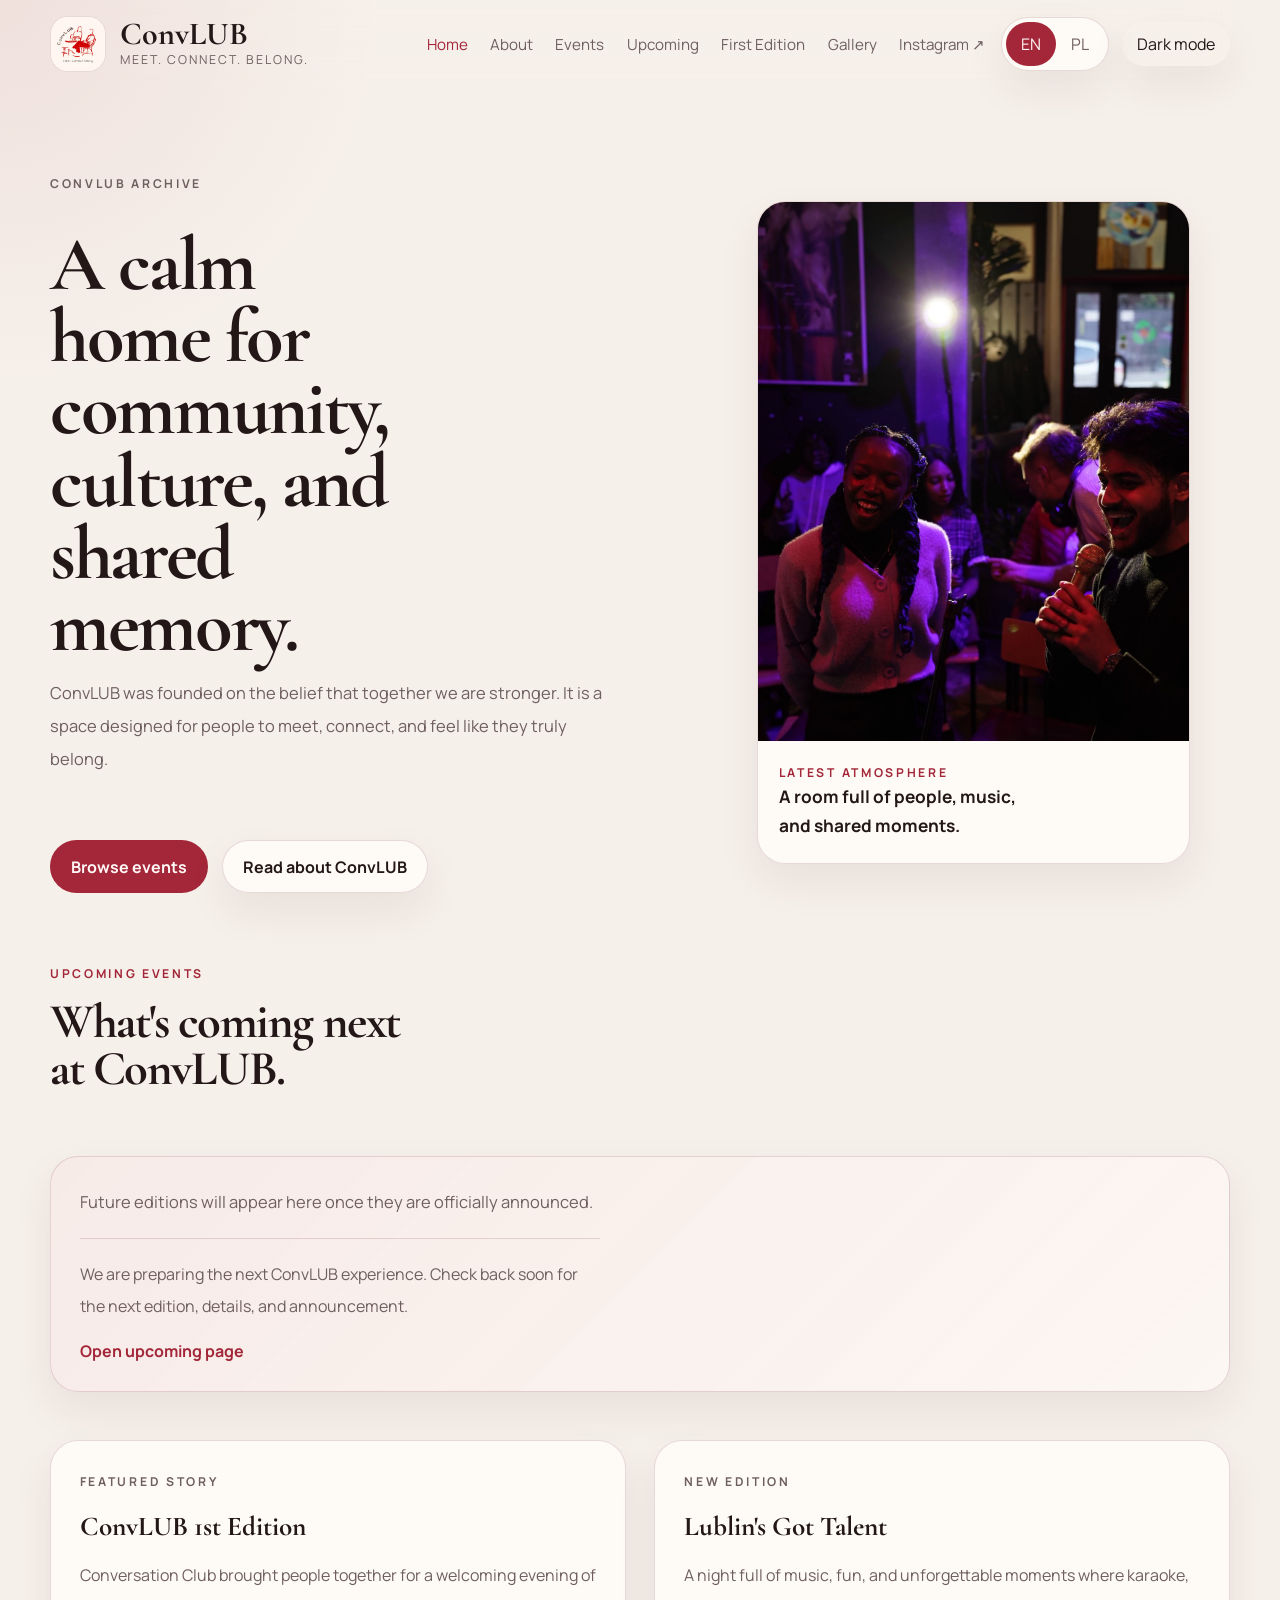
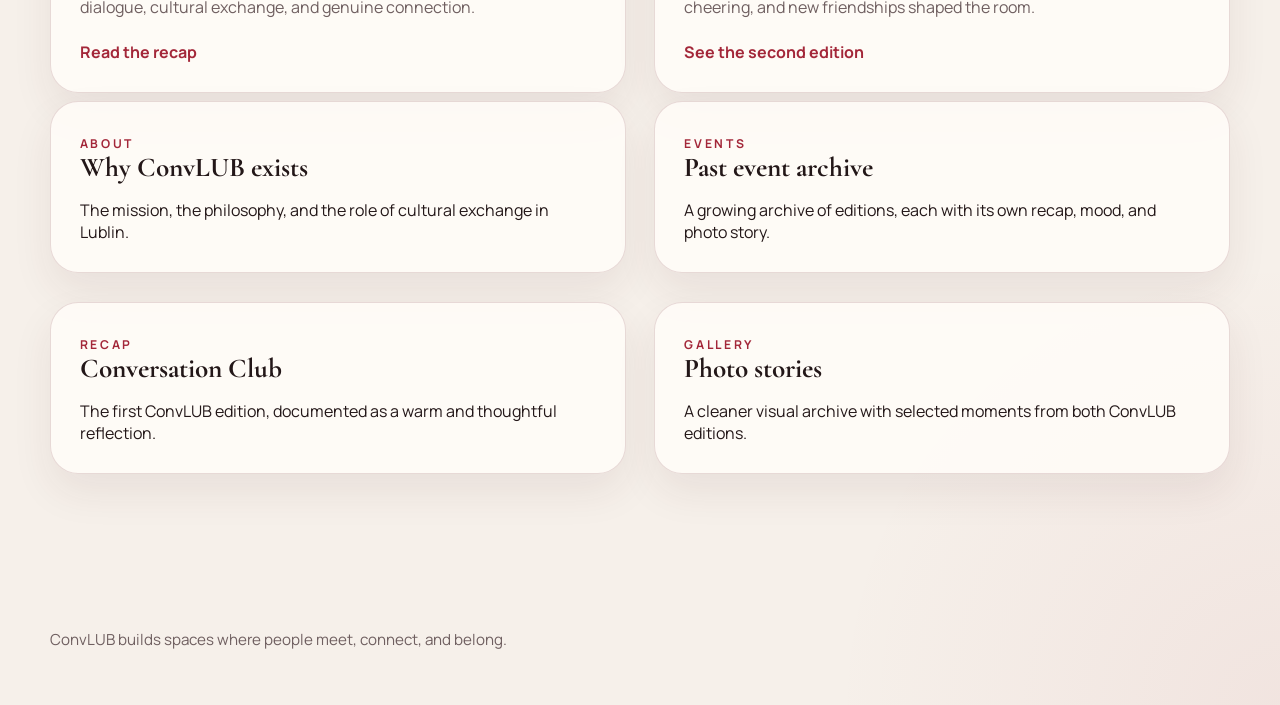
==== index.html @ 674641a1 "Add files via upload" ====
<!DOCTYPE html>
<html lang="en">
<head>
  <meta charset="UTF-8">
  <meta name="viewport" content="width=device-width, initial-scale=1.0">
  <title>ConvLUB | Meet. Connect. Belong.</title>
  <meta name="description" content="ConvLUB is a cultural community in Lublin creating events that help people meet, connect, and belong.">
  <link rel="preconnect" href="https://fonts.googleapis.com">
  <link rel="preconnect" href="https://fonts.gstatic.com" crossorigin>
  <link href="https://fonts.googleapis.com/css2?family=Cormorant+Garamond:wght@500;600;700&family=Manrope:wght@400;500;600;700&display=swap" rel="stylesheet">
  <link rel="stylesheet" href="styles.css">
</head>
<body data-page="home">
  <div class="site-shell">
    <header class="site-header">
      <a class="brand" href="index.html" aria-label="ConvLUB home">
        <img src="images/convlub-logo.jpeg" alt="ConvLUB logo">
        <div class="brand-copy">
          <strong>ConvLUB</strong>
          <span data-i18n="tagline">Meet. Connect. Belong.</span>
        </div>
      </a>

      <button class="menu-toggle" type="button" aria-expanded="false" aria-controls="site-nav">
        <span></span>
        <span></span>
        <span></span>
      </button>

      <div class="header-actions">
        <nav class="site-nav" id="site-nav">
          <a href="index.html" data-i18n="nav.home">Home</a>
          <a href="about.html" data-i18n="nav.about">About</a>
          <a href="events.html" data-i18n="nav.events">Events</a>
          <a href="upcoming.html" data-i18n="nav.upcoming">Upcoming</a>
          <a href="recap.html" data-i18n="nav.firstEdition">First Edition</a>
          <a href="gallery.html" data-i18n="nav.gallery">Gallery</a>
          <a href="https://www.instagram.com/convlub/" target="_blank" rel="noreferrer" data-i18n="nav.instagram">Instagram ↗</a>
        </nav>

        <div class="toolbar">
          <div class="language-toggle" aria-label="Language switcher">
            <button type="button" class="language-button" data-language="en">EN</button>
            <button type="button" class="language-button" data-language="pl">PL</button>
          </div>
          <button type="button" class="theme-toggle" data-i18n="theme.toggle">Dark mode</button>
        </div>
      </div>
    </header>

    <main>
      <section class="hero hero-home">
        <div class="hero-copy">
          <p class="eyebrow" data-i18n="home.eyebrow">ConvLUB archive</p>
          <h1 data-i18n="home.title">A clean home for community, culture, and shared memory.</h1>
          <p class="lead" data-i18n="home.lead">
            ConvLUB was founded on the belief that together we are stronger. It is a space designed for people to meet, connect, and feel like they truly belong.
          </p>
          <div class="hero-actions">
            <a class="button button-primary" href="events.html" data-i18n="home.ctaPrimary">Browse events</a>
            <a class="button button-secondary" href="about.html" data-i18n="home.ctaSecondary">Read about ConvLUB</a>
          </div>
        </div>

        <figure class="hero-media feature-photo">
          <img src="images/lublins-got-talent/photo-9.jpeg" alt="ConvLUB community gathering">
          <figcaption>
            <span class="eyebrow" data-i18n="home.coverLabel">Latest atmosphere</span>
            <strong data-i18n="home.coverTitle">A room full of people, music, and shared moments.</strong>
          </figcaption>
        </figure>
      </section>

      <section class="upcoming-section">
        <div class="section-heading">
          <p class="eyebrow" data-i18n="upcoming.label">Upcoming Events</p>
          <h2 data-i18n="upcoming.title">What's coming next at ConvLUB.</h2>
        </div>

        <article class="feature-card upcoming-card">
          <p class="lead" data-i18n="upcoming.body">
            Future editions will appear here once they are officially announced.
          </p>
          <p class="upcoming-note" data-i18n="upcoming.note">
            We are preparing the next ConvLUB experience. Check back soon for the next edition, details, and announcement.
          </p>
          <a class="text-link" href="upcoming.html" data-i18n="upcoming.link">Open upcoming page</a>
        </article>
      </section>

      <section class="section-grid section-grid-home">
        <article class="feature-card">
          <p class="eyebrow" data-i18n="home.storyLabel">Featured story</p>
          <h2 data-i18n="home.storyTitle">ConvLUB 1st Edition</h2>
          <p data-i18n="home.storyBody">
            Conversation Club brought people together for a welcoming evening of dialogue, cultural exchange, and genuine connection.
          </p>
          <a class="text-link" href="recap.html" data-i18n="home.storyLink">Read the recap</a>
        </article>

        <article class="feature-card">
          <p class="eyebrow" data-i18n="home.secondLabel">New edition</p>
          <h2 data-i18n="home.secondTitle">Lublin's Got Talent</h2>
          <p data-i18n="home.secondBody">
            A night full of music, fun, and unforgettable moments where karaoke, cheering, and new friendships shaped the room.
          </p>
          <a class="text-link" href="second-edition.html" data-i18n="home.secondLink">See the second edition</a>
        </article>
      </section>

      <section class="overview">
        <div class="card-grid">
          <a class="panel-card" href="about.html">
            <span class="eyebrow" data-i18n="home.aboutCardLabel">About</span>
            <h3 data-i18n="home.aboutCardTitle">Why ConvLUB exists</h3>
            <p data-i18n="home.aboutCardBody">The mission, the philosophy, and the role of cultural exchange in Lublin.</p>
          </a>

          <a class="panel-card" href="events.html">
            <span class="eyebrow" data-i18n="home.eventsCardLabel">Events</span>
            <h3 data-i18n="home.eventsCardTitle">Past event archive</h3>
            <p data-i18n="home.eventsCardBody">A growing archive of editions, each with its own recap, mood, and photo story.</p>
          </a>

          <a class="panel-card" href="recap.html">
            <span class="eyebrow" data-i18n="home.recapCardLabel">Recap</span>
            <h3 data-i18n="home.recapCardTitle">Conversation Club</h3>
            <p data-i18n="home.recapCardBody">The first ConvLUB edition, documented as a warm and thoughtful reflection.</p>
          </a>

          <a class="panel-card" href="gallery.html">
            <span class="eyebrow" data-i18n="home.galleryCardLabel">Gallery</span>
            <h3 data-i18n="home.galleryCardTitle">Photo stories</h3>
            <p data-i18n="home.galleryCardBody">A cleaner visual archive with selected moments from both ConvLUB editions.</p>
          </a>
        </div>
      </section>
    </main>

    <footer class="site-footer">
      <p data-i18n="footer.copy">ConvLUB builds spaces where people meet, connect, and belong.</p>
    </footer>
  </div>

  <div class="lightbox" aria-hidden="true">
    <button type="button" class="lightbox-close" aria-label="Close image viewer">×</button>
    <img src="" alt="">
    <p class="lightbox-caption"></p>
  </div>

  <script src="script.js"></script>
</body>
</html>
---- styles.css ----
:root {
  --bg: #f6f0ea;
  --surface: rgba(255, 252, 248, 0.88);
  --surface-strong: #fffaf5;
  --surface-soft: #efe4dc;
  --text: #231718;
  --muted: #6f5f60;
  --border: rgba(113, 39, 49, 0.16);
  --accent: #a32739;
  --accent-strong: #861e2e;
  --shadow: 0 18px 40px rgba(79, 33, 41, 0.08);
  --radius-lg: 28px;
  --radius-md: 20px;
  --radius-sm: 14px;
  --max-width: 1180px;
}

body.dark {
  --bg: #191114;
  --surface: rgba(35, 24, 28, 0.92);
  --surface-strong: #24181c;
  --surface-soft: #311f25;
  --text: #f7f0ec;
  --muted: #c7b6b5;
  --border: rgba(243, 220, 214, 0.12);
  --accent: #f06c77;
  --accent-strong: #ff8791;
  --shadow: 0 18px 40px rgba(0, 0, 0, 0.22);
}

* {
  box-sizing: border-box;
}

html {
  scroll-behavior: smooth;
}

body {
  margin: 0;
  font-family: "Manrope", sans-serif;
  background:
    radial-gradient(circle at top left, rgba(163, 39, 57, 0.08), transparent 24rem),
    radial-gradient(circle at bottom right, rgba(163, 39, 57, 0.06), transparent 28rem),
    var(--bg);
  color: var(--text);
}

img {
  max-width: 100%;
  display: block;
}

a {
  color: inherit;
  text-decoration: none;
}

button {
  font: inherit;
}

.site-shell {
  width: min(calc(100% - 2rem), var(--max-width));
  margin: 0 auto;
}

.site-header {
  position: sticky;
  top: 0;
  z-index: 20;
  display: flex;
  flex-wrap: wrap;
  align-items: center;
  justify-content: space-between;
  gap: 1.5rem;
  padding: 1rem 0;
  backdrop-filter: blur(18px);
}

.brand {
  display: inline-flex;
  align-items: center;
  gap: 0.9rem;
  min-width: 0;
}

.brand img {
  width: 56px;
  height: 56px;
  border-radius: 18px;
  object-fit: cover;
  background: var(--surface-strong);
  border: 1px solid var(--border);
}

.brand-copy {
  display: flex;
  flex-direction: column;
  gap: 0.12rem;
}

.brand-copy strong {
  font-family: "Cormorant Garamond", serif;
  font-size: 2rem;
  line-height: 0.9;
}

.brand-copy span {
  font-size: 0.77rem;
  letter-spacing: 0.16em;
  text-transform: uppercase;
  color: var(--muted);
}

.header-actions {
  display: flex;
  align-items: center;
  gap: 1rem;
}

.site-nav {
  display: flex;
  align-items: center;
  gap: 1.4rem;
}

.site-nav a {
  font-size: 0.95rem;
  color: var(--muted);
  transition: color 0.2s ease;
}

.site-nav a:hover,
.site-nav a:focus-visible,
.site-nav a[aria-current="page"] {
  color: var(--accent);
}

.toolbar {
  display: flex;
  align-items: center;
  gap: 0.8rem;
}

.language-toggle,
.theme-toggle {
  border: 1px solid var(--border);
  background: var(--surface);
  border-radius: 999px;
  box-shadow: var(--shadow);
}

.language-toggle {
  display: inline-flex;
  padding: 0.22rem;
}

.language-button,
.theme-toggle {
  padding: 0.7rem 0.95rem;
  border: 0;
  background: transparent;
  color: var(--muted);
  cursor: pointer;
}

.language-button.active {
  background: var(--accent);
  color: #fff6f5;
  border-radius: 999px;
}

.theme-toggle {
  color: var(--text);
}

.menu-toggle {
  display: none;
  width: 48px;
  height: 48px;
  border-radius: 16px;
  border: 1px solid var(--border);
  background: var(--surface);
  box-shadow: var(--shadow);
  padding: 0;
  align-items: center;
  justify-content: center;
  flex-direction: column;
  gap: 4px;
  cursor: pointer;
}

.menu-toggle span {
  width: 18px;
  height: 2px;
  background: var(--text);
  border-radius: 999px;
}

main {
  padding: 2.75rem 0 5.75rem;
}

.hero,
.page-hero,
.event-hero,
.content-grid,
.event-list,
.gallery-section,
.overview,
.closing-panel {
  margin-bottom: 3rem;
}

.hero {
  display: grid;
  grid-template-columns: 1.1fr 0.9fr;
  gap: 2.5rem;
  align-items: center;
  padding: 2.5rem 0 1.5rem;
}

.hero-copy h1,
.page-hero h1,
.event-hero h1,
.section-heading h2 {
  margin: 0;
  font-family: "Cormorant Garamond", serif;
  font-weight: 700;
  letter-spacing: -0.03em;
}

.hero-copy h1 {
  font-size: clamp(3.2rem, 6vw, 5.25rem);
  line-height: 0.94;
  max-width: 9.8ch;
}

.page-hero h1,
.event-hero h1 {
  font-size: clamp(2.7rem, 4.6vw, 4.1rem);
  line-height: 0.97;
  max-width: 12ch;
}

.section-heading h2 {
  font-size: clamp(2.3rem, 3.8vw, 3.2rem);
  line-height: 0.97;
  max-width: 16ch;
}

.section-heading {
  margin-bottom: 2.2rem;
}

.overview {
  margin-top: 0.5rem;
}

.lead,
.hero-copy p,
.text-panel p,
.event-card p,
.feature-card p,
.closing-panel p {
  color: var(--muted);
  line-height: 2;
  max-width: 56ch;
}

.lead {
  max-width: 54ch;
  font-size: 1.03rem;
  margin: 0 0 0.6rem;
}

.eyebrow {
  margin: 0 0 1rem;
  color: var(--accent);
  text-transform: uppercase;
  letter-spacing: 0.22em;
  font-size: 0.76rem;
  font-weight: 700;
}

.hero-actions,
.toolbar,
.closing-panel {
  display: flex;
}

.hero-actions {
  gap: 0.9rem;
  margin-top: 2rem;
  flex-wrap: wrap;
}

.button {
  display: inline-flex;
  align-items: center;
  justify-content: center;
  min-height: 48px;
  padding: 0.9rem 1.25rem;
  border-radius: 999px;
  border: 1px solid var(--border);
  font-weight: 700;
}

.button-primary {
  background: var(--accent);
  color: #fff8f7;
  border-color: transparent;
}

.button-secondary {
  background: var(--surface);
  box-shadow: var(--shadow);
}

.feature-photo,
.feature-card,
.panel-card,
.event-card,
.text-panel,
.closing-panel,
.gallery-grid img,
.about-photo-stack img,
.event-hero-image,
.photo-band img {
  border-radius: var(--radius-lg);
  border: 1px solid var(--border);
  background: var(--surface);
  box-shadow: var(--shadow);
}

.feature-photo {
  overflow: hidden;
}

.feature-photo img {
  aspect-ratio: 4 / 5;
  object-fit: cover;
  width: 100%;
}

.feature-photo figcaption {
  padding: 1.2rem 1.3rem 1.4rem;
}

.feature-photo strong {
  display: block;
  font-size: 1.08rem;
  line-height: 1.7;
  max-width: 23ch;
}

.section-grid,
.card-grid,
.content-grid,
.upcoming-section {
  display: grid;
  gap: 1.8rem;
}

.upcoming-section {
  margin-bottom: 3rem;
}

.section-grid {
  grid-template-columns: repeat(2, minmax(0, 1fr));
}

.feature-card,
.panel-card,
.text-panel,
.closing-panel {
  padding: 1.8rem;
}

.feature-card h2,
.panel-card h3,
.text-panel h2,
.event-card h2,
.closing-panel h2 {
  margin: 0 0 1rem;
  font-size: 1.7rem;
  line-height: 1.12;
  font-family: "Cormorant Garamond", serif;
  max-width: 18ch;
}

.text-link {
  color: var(--accent);
  font-weight: 700;
}

.upcoming-card {
  background:
    linear-gradient(135deg, rgba(163, 39, 57, 0.08), rgba(163, 39, 57, 0.02)),
    var(--surface);
}

.upcoming-note {
  margin-top: 1.3rem;
  padding-top: 1.2rem;
  border-top: 1px solid var(--border);
}

.card-grid {
  grid-template-columns: repeat(2, minmax(0, 1fr));
  align-items: start;
}

.panel-card p:last-child,
.feature-card p:last-child,
.text-panel p:last-child {
  margin-bottom: 0;
}

.page-layout {
  padding-top: 1.5rem;
}

.page-layout .page-hero {
  margin-bottom: 2rem;
}

.content-grid {
  grid-template-columns: 1fr 1fr;
  align-items: start;
}

.about-photo-stack {
  display: grid;
  gap: 1.25rem;
}

.about-photo-stack img {
  width: 100%;
  object-fit: cover;
  cursor: zoom-in;
}

.event-list {
  display: grid;
  gap: 1.8rem;
  grid-template-columns: repeat(2, minmax(0, 1fr));
}

.event-card {
  display: grid;
  grid-template-columns: 1fr;
  overflow: hidden;
  align-content: start;
}

.event-card img {
  width: 100%;
  height: auto;
  aspect-ratio: 4 / 3;
  min-height: 0;
  object-fit: cover;
}

.event-card-copy {
  padding: 1.45rem 1.45rem 1.55rem;
}

body[data-page="events"] .page-hero {
  max-width: 64rem;
}

body[data-page="events"] .page-hero h1 {
  font-size: clamp(2.35rem, 3.8vw, 3.35rem);
  max-width: 11ch;
}

body[data-page="events"] .page-hero .lead {
  max-width: 48ch;
  font-size: 1rem;
}

body[data-page="events"] .event-card h2 {
  font-size: 1.5rem;
  margin-bottom: 0.75rem;
}

body[data-page="events"] .event-card p {
  line-height: 1.75;
  margin-bottom: 0.9rem;
}

body[data-page="events"] .event-card img {
  aspect-ratio: 3 / 4;
  max-height: none;
  object-fit: cover;
  background: transparent;
}

.event-card-copy p,
.feature-card p,
.text-panel p,
.panel-card p,
.closing-panel p {
  max-width: 52ch;
}

.hero-copy > p,
.event-hero-copy > p,
.page-hero > p,
.feature-card > p,
.text-panel > p,
.closing-panel > p {
  margin-top: 0;
  margin-bottom: 1.15rem;
}

.hero-copy,
.event-hero-copy,
.page-hero {
  display: grid;
  gap: 0.9rem;
  align-content: start;
}

.event-hero {
  display: grid;
  grid-template-columns: 1.05fr 0.95fr;
  gap: 2rem;
  align-items: center;
}

.event-hero-image {
  width: 100%;
  min-height: 460px;
  object-fit: cover;
  cursor: zoom-in;
}

.photo-band {
  display: grid;
  grid-template-columns: repeat(3, minmax(0, 1fr));
  gap: 1.2rem;
}

.photo-band img,
.gallery-grid img {
  width: 100%;
  object-fit: cover;
  cursor: zoom-in;
}

.photo-band img {
  min-height: 320px;
}

.closing-panel {
  align-items: center;
  justify-content: space-between;
  gap: 1.8rem;
}

.gallery-grid {
  display: grid;
  grid-template-columns: repeat(3, minmax(0, 1fr));
  gap: 1.2rem;
}

.gallery-grid img {
  aspect-ratio: 4 / 5;
}

.site-footer {
  padding: 0 0 2.5rem;
  color: var(--muted);
  font-size: 0.95rem;
}

.lightbox {
  position: fixed;
  inset: 0;
  display: grid;
  place-items: center;
  gap: 1rem;
  background: rgba(16, 10, 12, 0.88);
  padding: 2rem;
  opacity: 0;
  visibility: hidden;
  transition: opacity 0.2s ease, visibility 0.2s ease;
  z-index: 50;
}

.lightbox.is-open {
  opacity: 1;
  visibility: visible;
}

.lightbox img {
  max-width: min(92vw, 1100px);
  max-height: 78vh;
  border-radius: 20px;
  box-shadow: 0 20px 60px rgba(0, 0, 0, 0.45);
}

.lightbox-caption {
  margin: 0;
  color: #f1e8e6;
}

.lightbox-close {
  position: absolute;
  top: 1.2rem;
  right: 1.2rem;
  width: 48px;
  height: 48px;
  border: 0;
  border-radius: 999px;
  background: rgba(255, 255, 255, 0.12);
  color: #fff;
  font-size: 2rem;
  line-height: 1;
  cursor: pointer;
}

@media (max-width: 960px) {
  .hero,
  .event-hero,
  .content-grid,
  .section-grid,
  .card-grid,
  .photo-band,
  .gallery-grid {
    grid-template-columns: 1fr;
  }

  .event-list {
    grid-template-columns: 1fr;
  }

  .hero-copy h1,
  .page-hero h1,
  .event-hero h1,
  .section-heading h2 {
    max-width: none;
  }

  .photo-band img,
  .event-card img,
  .event-hero-image {
    min-height: 260px;
  }

  .gallery-grid {
    grid-template-columns: repeat(2, minmax(0, 1fr));
  }

  .closing-panel {
    flex-direction: column;
    align-items: flex-start;
  }
}

@media (max-width: 760px) {
  .site-header {
    position: relative;
    align-items: flex-start;
    gap: 0.9rem;
    padding-top: 0.9rem;
  }

  .menu-toggle {
    display: inline-flex;
    order: 2;
  }

  .header-actions {
    width: 100%;
    display: flex;
    flex-direction: column;
    align-items: stretch;
    gap: 0.9rem;
    order: 3;
  }

  .site-nav {
    position: absolute;
    top: calc(100% + 0.7rem);
    left: 0;
    right: 0;
    display: none;
    flex-direction: column;
    align-items: flex-start;
    gap: 1rem;
    padding: 1.2rem;
    border: 1px solid var(--border);
    border-radius: 24px;
    background: var(--surface-strong);
    box-shadow: var(--shadow);
  }

  body.menu-open .site-nav {
    display: flex;
  }

  .toolbar {
    width: 100%;
    justify-content: flex-end;
    flex-wrap: wrap;
  }

  .brand {
    flex: 1 1 auto;
    max-width: calc(100% - 64px);
    align-items: flex-start;
  }

  .brand-copy strong {
    font-size: 1.45rem;
    line-height: 0.92;
  }

  .brand-copy span {
    font-size: 0.68rem;
    letter-spacing: 0.14em;
  }

  .hero-copy h1 {
    font-size: clamp(2.55rem, 12vw, 4rem);
    line-height: 0.98;
  }

  .gallery-grid {
    grid-template-columns: 1fr;
  }
}

@media (max-width: 560px) {
  .site-shell {
    width: min(calc(100% - 1.2rem), var(--max-width));
  }

  .toolbar {
    justify-content: space-between;
    gap: 0.55rem;
  }

  .language-button,
  .theme-toggle {
    padding: 0.62rem 0.78rem;
    font-size: 0.92rem;
  }

  .theme-toggle {
    min-width: 108px;
  }

  .brand img {
    width: 50px;
    height: 50px;
    border-radius: 16px;
  }

  .brand-copy strong {
    font-size: 1.32rem;
  }

  .menu-toggle {
    width: 44px;
    height: 44px;
    border-radius: 14px;
  }

  .button {
    width: 100%;
  }

  .hero-actions {
    flex-direction: column;
  }

  .feature-card,
  .panel-card,
  .text-panel,
  .closing-panel,
  .event-card-copy {
    padding: 1.45rem;
  }
}
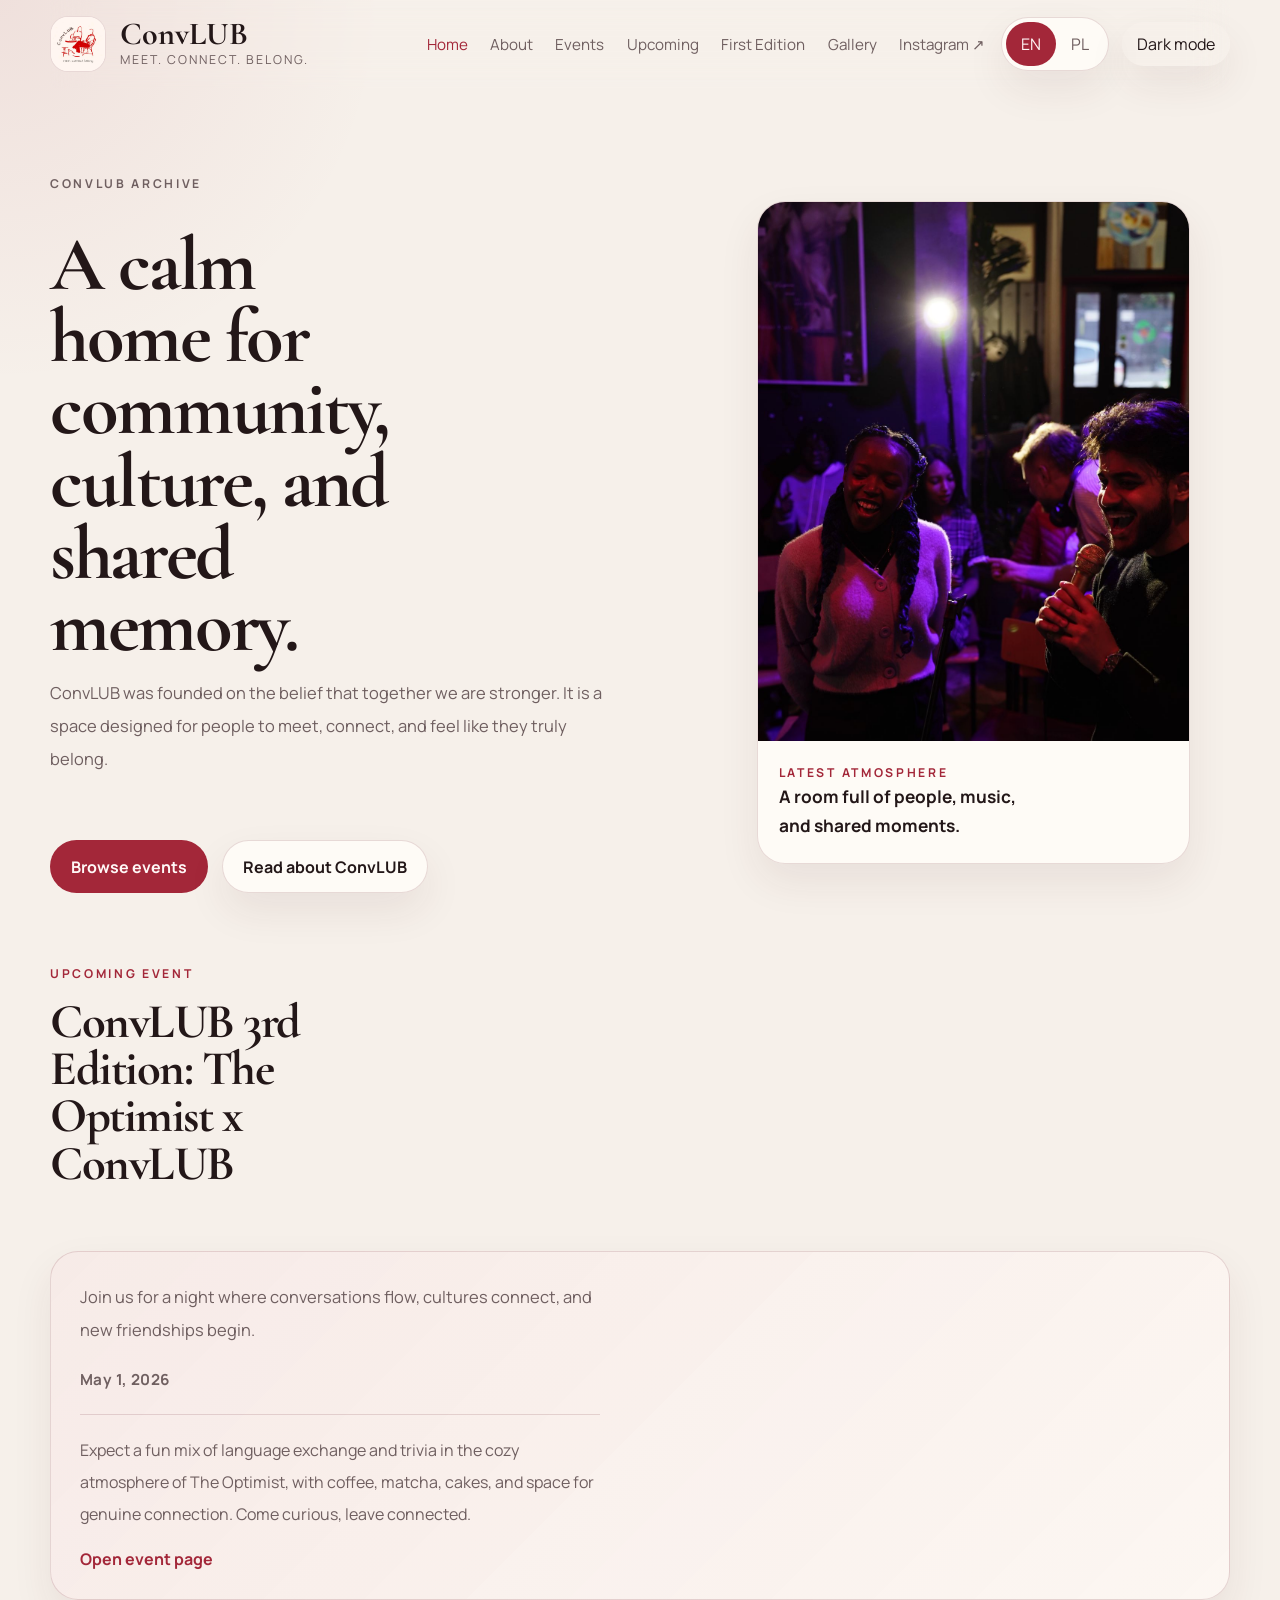
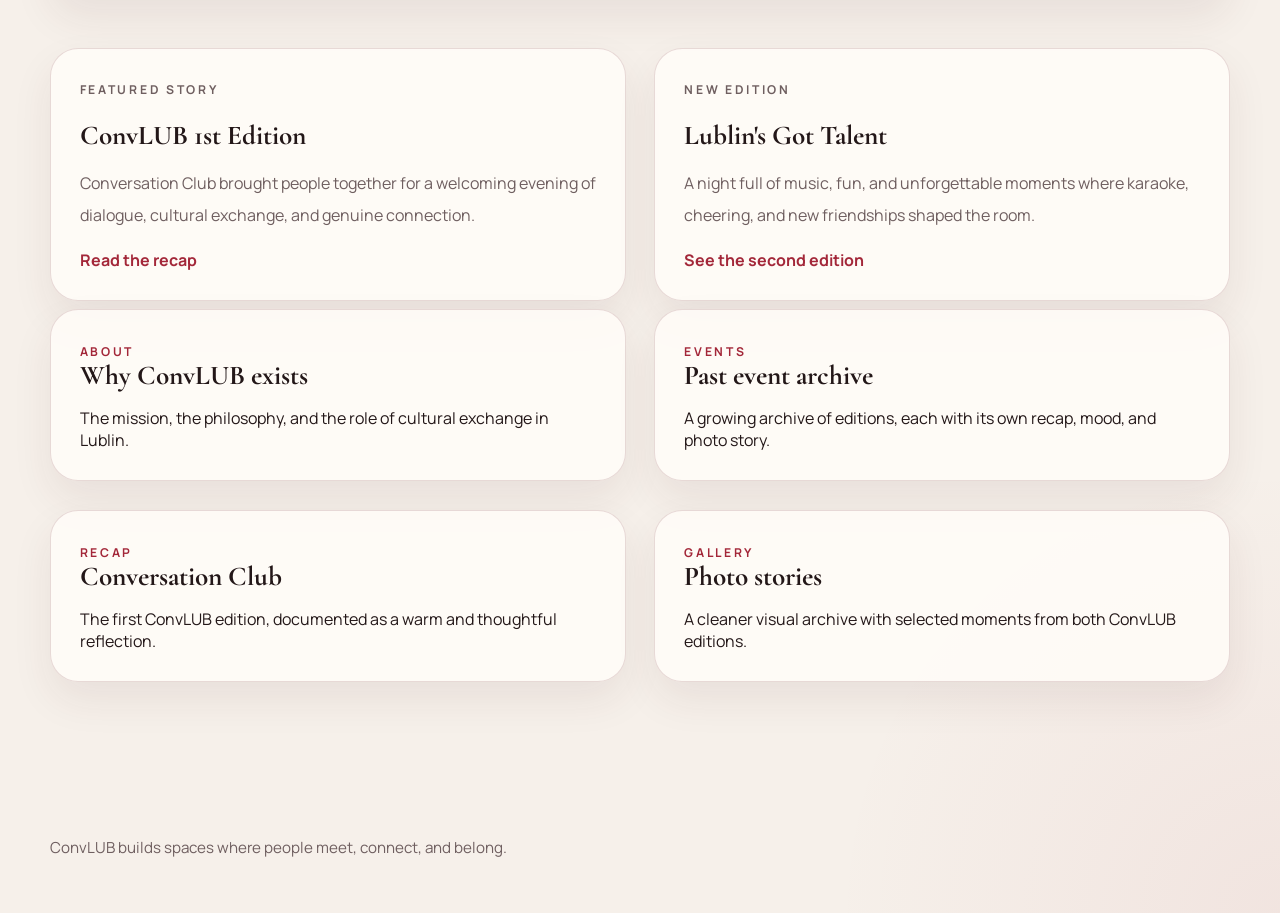
==== commit a501ffd3: "Add files via upload" ====
--- a/index.html
+++ b/index.html
@@ -26,6 +26,12 @@
         <span></span>
         <span></span>
       </button>
+
+      <a class="mobile-instagram" href="https://www.instagram.com/convlub/" target="_blank" rel="noreferrer" aria-label="ConvLUB Instagram">
+        <svg viewBox="0 0 24 24" aria-hidden="true">
+          <path d="M7.5 3h9A4.5 4.5 0 0 1 21 7.5v9a4.5 4.5 0 0 1-4.5 4.5h-9A4.5 4.5 0 0 1 3 16.5v-9A4.5 4.5 0 0 1 7.5 3Zm0 1.8A2.7 2.7 0 0 0 4.8 7.5v9a2.7 2.7 0 0 0 2.7 2.7h9a2.7 2.7 0 0 0 2.7-2.7v-9a2.7 2.7 0 0 0-2.7-2.7h-9Zm9.45 1.35a.9.9 0 1 1 0 1.8.9.9 0 0 1 0-1.8ZM12 7.8A4.2 4.2 0 1 1 7.8 12 4.2 4.2 0 0 1 12 7.8Zm0 1.8A2.4 2.4 0 1 0 14.4 12 2.4 2.4 0 0 0 12 9.6Z"/>
+        </svg>
+      </a>
 
       <div class="header-actions">
         <nav class="site-nav" id="site-nav">
@@ -73,18 +79,19 @@
 
       <section class="upcoming-section">
         <div class="section-heading">
-          <p class="eyebrow" data-i18n="upcoming.label">Upcoming Events</p>
-          <h2 data-i18n="upcoming.title">What's coming next at ConvLUB.</h2>
+          <p class="eyebrow" data-i18n="upcoming.label">Upcoming Event</p>
+          <h2 data-i18n="upcoming.title">ConvLUB 3rd Edition: The Optimist x ConvLUB</h2>
         </div>
 
         <article class="feature-card upcoming-card">
           <p class="lead" data-i18n="upcoming.body">
-            Future editions will appear here once they are officially announced.
+            Join us for a night where conversations flow, cultures connect, and new friendships begin.
           </p>
+          <p class="upcoming-date" data-i18n="upcoming.date">May 1, 2026</p>
           <p class="upcoming-note" data-i18n="upcoming.note">
-            We are preparing the next ConvLUB experience. Check back soon for the next edition, details, and announcement.
+            Expect a fun mix of language exchange and trivia in the cozy atmosphere of The Optimist, with coffee, matcha, cakes, and space for genuine connection. Come curious, leave connected.
           </p>
-          <a class="text-link" href="upcoming.html" data-i18n="upcoming.link">Open upcoming page</a>
+          <a class="text-link" href="upcoming.html" data-i18n="upcoming.link">Open event page</a>
         </article>
       </section>
 
--- a/styles.css
+++ b/styles.css
@@ -407,6 +407,14 @@
   border-top: 1px solid var(--border);
 }
 
+.upcoming-date {
+  margin: 0.25rem 0 0;
+  font-size: 0.95rem;
+  font-weight: 700;
+  color: var(--accent);
+  letter-spacing: 0.03em;
+}
+
 .card-grid {
   grid-template-columns: repeat(2, minmax(0, 1fr));
   align-items: start;
@@ -661,6 +669,25 @@
   }
 }
 
+.mobile-instagram {
+  display: none;
+  width: 48px;
+  height: 48px;
+  border-radius: 16px;
+  border: 1px solid var(--border);
+  background: var(--surface);
+  box-shadow: var(--shadow);
+  align-items: center;
+  justify-content: center;
+  color: var(--accent);
+}
+
+.mobile-instagram svg {
+  width: 20px;
+  height: 20px;
+  fill: currentColor;
+}
+
 @media (max-width: 760px) {
   .site-header {
     position: relative;
@@ -670,6 +697,11 @@
   }
 
   .menu-toggle {
+    display: inline-flex;
+    order: 2;
+  }
+
+  .mobile-instagram {
     display: inline-flex;
     order: 2;
   }
@@ -711,7 +743,7 @@
 
   .brand {
     flex: 1 1 auto;
-    max-width: calc(100% - 64px);
+    max-width: calc(100% - 120px);
     align-items: flex-start;
   }
 
@@ -766,6 +798,12 @@
   }
 
   .menu-toggle {
+    width: 44px;
+    height: 44px;
+    border-radius: 14px;
+  }
+
+  .mobile-instagram {
     width: 44px;
     height: 44px;
     border-radius: 14px;
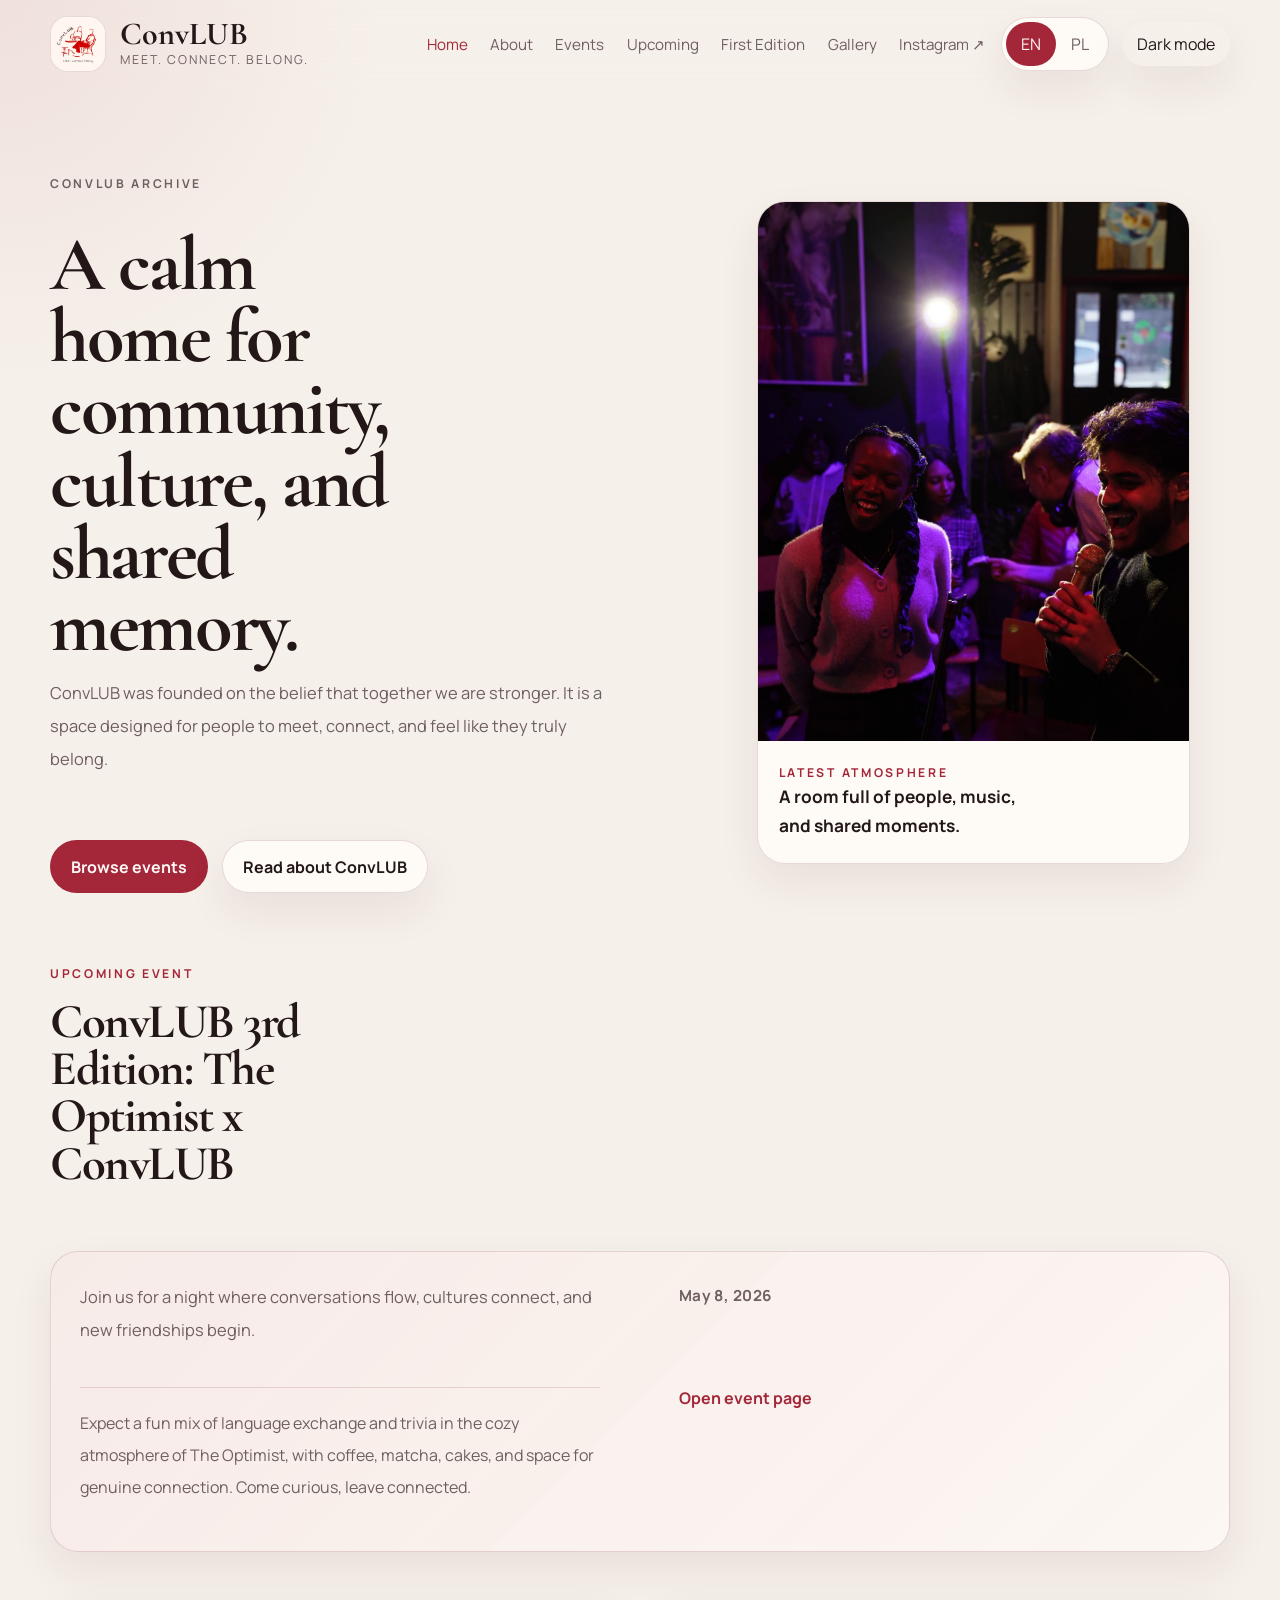
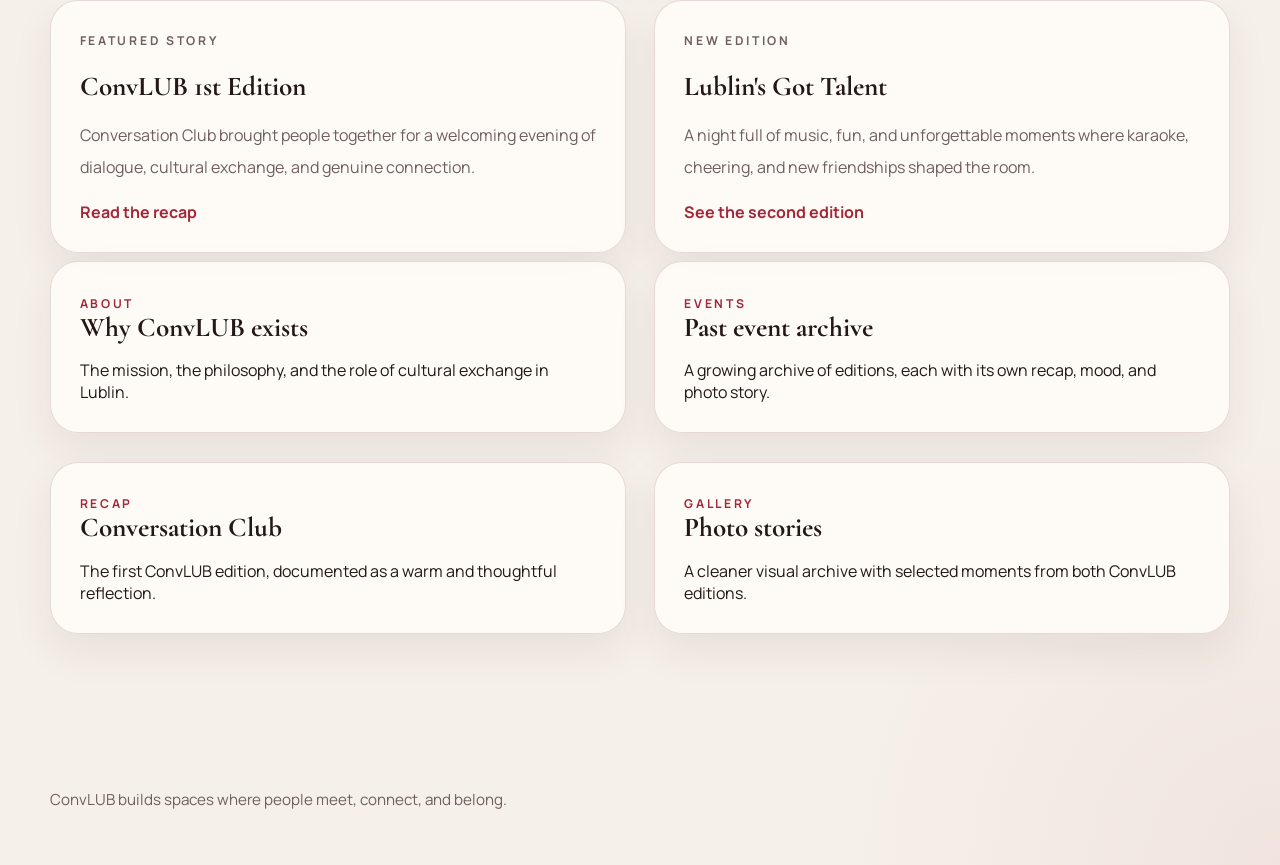
==== commit e72c8ccd: "Add files via upload" ====
--- a/index.html
+++ b/index.html
@@ -87,7 +87,7 @@
           <p class="lead" data-i18n="upcoming.body">
             Join us for a night where conversations flow, cultures connect, and new friendships begin.
           </p>
-          <p class="upcoming-date" data-i18n="upcoming.date">May 1, 2026</p>
+          <p class="upcoming-date" data-i18n="upcoming.date">May 8, 2026</p>
           <p class="upcoming-note" data-i18n="upcoming.note">
             Expect a fun mix of language exchange and trivia in the cozy atmosphere of The Optimist, with coffee, matcha, cakes, and space for genuine connection. Come curious, leave connected.
           </p>
--- a/styles.css
+++ b/styles.css
@@ -396,9 +396,95 @@
 }
 
 .upcoming-card {
+  display: grid;
+  grid-template-columns: minmax(0, 1.05fr) minmax(320px, 0.95fr);
+  gap: 1.4rem;
+  align-items: start;
   background:
     linear-gradient(135deg, rgba(163, 39, 57, 0.08), rgba(163, 39, 57, 0.02)),
     var(--surface);
+}
+
+.upcoming-copy {
+  min-width: 0;
+}
+
+.upcoming-media {
+  align-self: stretch;
+}
+
+.video-feature {
+  overflow: hidden;
+  border-radius: calc(var(--radius-lg) - 0.15rem);
+  border: 1px solid var(--border);
+  background: var(--surface);
+  box-shadow: none;
+}
+
+.video-stage {
+  position: relative;
+  background: #120c10;
+}
+
+.video-feature .event-video {
+  display: block;
+  width: 100%;
+  aspect-ratio: 4 / 4.7;
+  object-fit: cover;
+  background: #120c10;
+}
+
+.video-meta {
+  padding: 1.15rem 1.25rem 1.2rem;
+}
+
+.video-meta strong {
+  display: block;
+  font-size: 1.08rem;
+  line-height: 1.65;
+  max-width: 22ch;
+}
+
+.video-play-button {
+  position: absolute;
+  inset: 50% auto auto 50%;
+  transform: translate(-50%, -50%);
+  width: 5.25rem;
+  height: 5.25rem;
+  border: 1px solid rgba(255, 255, 255, 0.22);
+  border-radius: 999px;
+  background: rgba(18, 12, 16, 0.48);
+  backdrop-filter: blur(14px);
+  box-shadow: 0 18px 45px rgba(15, 9, 12, 0.28);
+  display: inline-flex;
+  align-items: center;
+  justify-content: center;
+  cursor: pointer;
+  transition: opacity 180ms ease, transform 180ms ease, background 180ms ease;
+}
+
+.video-play-button:hover {
+  background: rgba(18, 12, 16, 0.62);
+  transform: translate(-50%, -50%) scale(1.03);
+}
+
+.video-play-button:focus-visible {
+  outline: 2px solid var(--accent);
+  outline-offset: 4px;
+}
+
+.video-play-icon {
+  width: 0;
+  height: 0;
+  margin-left: 0.22rem;
+  border-top: 0.88rem solid transparent;
+  border-bottom: 0.88rem solid transparent;
+  border-left: 1.4rem solid #fff6f4;
+}
+
+.video-feature.is-playing .video-play-button {
+  opacity: 0;
+  pointer-events: none;
 }
 
 .upcoming-note {
@@ -643,6 +729,10 @@
   }
 
   .event-list {
+    grid-template-columns: 1fr;
+  }
+
+  .upcoming-card {
     grid-template-columns: 1fr;
   }
 
@@ -757,6 +847,46 @@
     letter-spacing: 0.14em;
   }
 
+  body[data-page="upcoming"] .page-hero {
+    gap: 0.7rem;
+    margin-bottom: 1.35rem;
+  }
+
+  body[data-page="upcoming"] .page-hero h1 {
+    font-size: clamp(2.45rem, 10.5vw, 3.55rem);
+    max-width: 9.2ch;
+    line-height: 0.95;
+  }
+
+  body[data-page="upcoming"] .page-hero .lead {
+    max-width: 30ch;
+    font-size: 0.98rem;
+    line-height: 1.8;
+  }
+
+  body[data-page="upcoming"] .upcoming-card {
+    gap: 1rem;
+    padding: 1.2rem;
+  }
+
+  body[data-page="upcoming"] .upcoming-media {
+    order: -1;
+  }
+
+  body[data-page="upcoming"] .video-feature .event-video {
+    aspect-ratio: 4 / 3.8;
+  }
+
+  body[data-page="upcoming"] .video-meta {
+    padding: 1rem 1rem 1.05rem;
+  }
+
+  body[data-page="upcoming"] .video-meta strong {
+    font-size: 0.98rem;
+    line-height: 1.55;
+    max-width: 18ch;
+  }
+
   .hero-copy h1 {
     font-size: clamp(2.55rem, 12vw, 4rem);
     line-height: 0.98;
@@ -824,4 +954,34 @@
   .event-card-copy {
     padding: 1.45rem;
   }
-}
+
+  .video-play-button {
+    width: 4.5rem;
+    height: 4.5rem;
+  }
+
+  body[data-page="upcoming"] .upcoming-card {
+    padding: 1rem;
+    gap: 0.9rem;
+  }
+
+  body[data-page="upcoming"] .upcoming-note {
+    margin-top: 1rem;
+    padding-top: 1rem;
+  }
+
+  body[data-page="upcoming"] .video-feature .event-video {
+    aspect-ratio: 4 / 3.4;
+  }
+
+  body[data-page="upcoming"] .video-play-button {
+    width: 4rem;
+    height: 4rem;
+  }
+
+  body[data-page="upcoming"] .video-play-icon {
+    border-top-width: 0.76rem;
+    border-bottom-width: 0.76rem;
+    border-left-width: 1.22rem;
+  }
+}
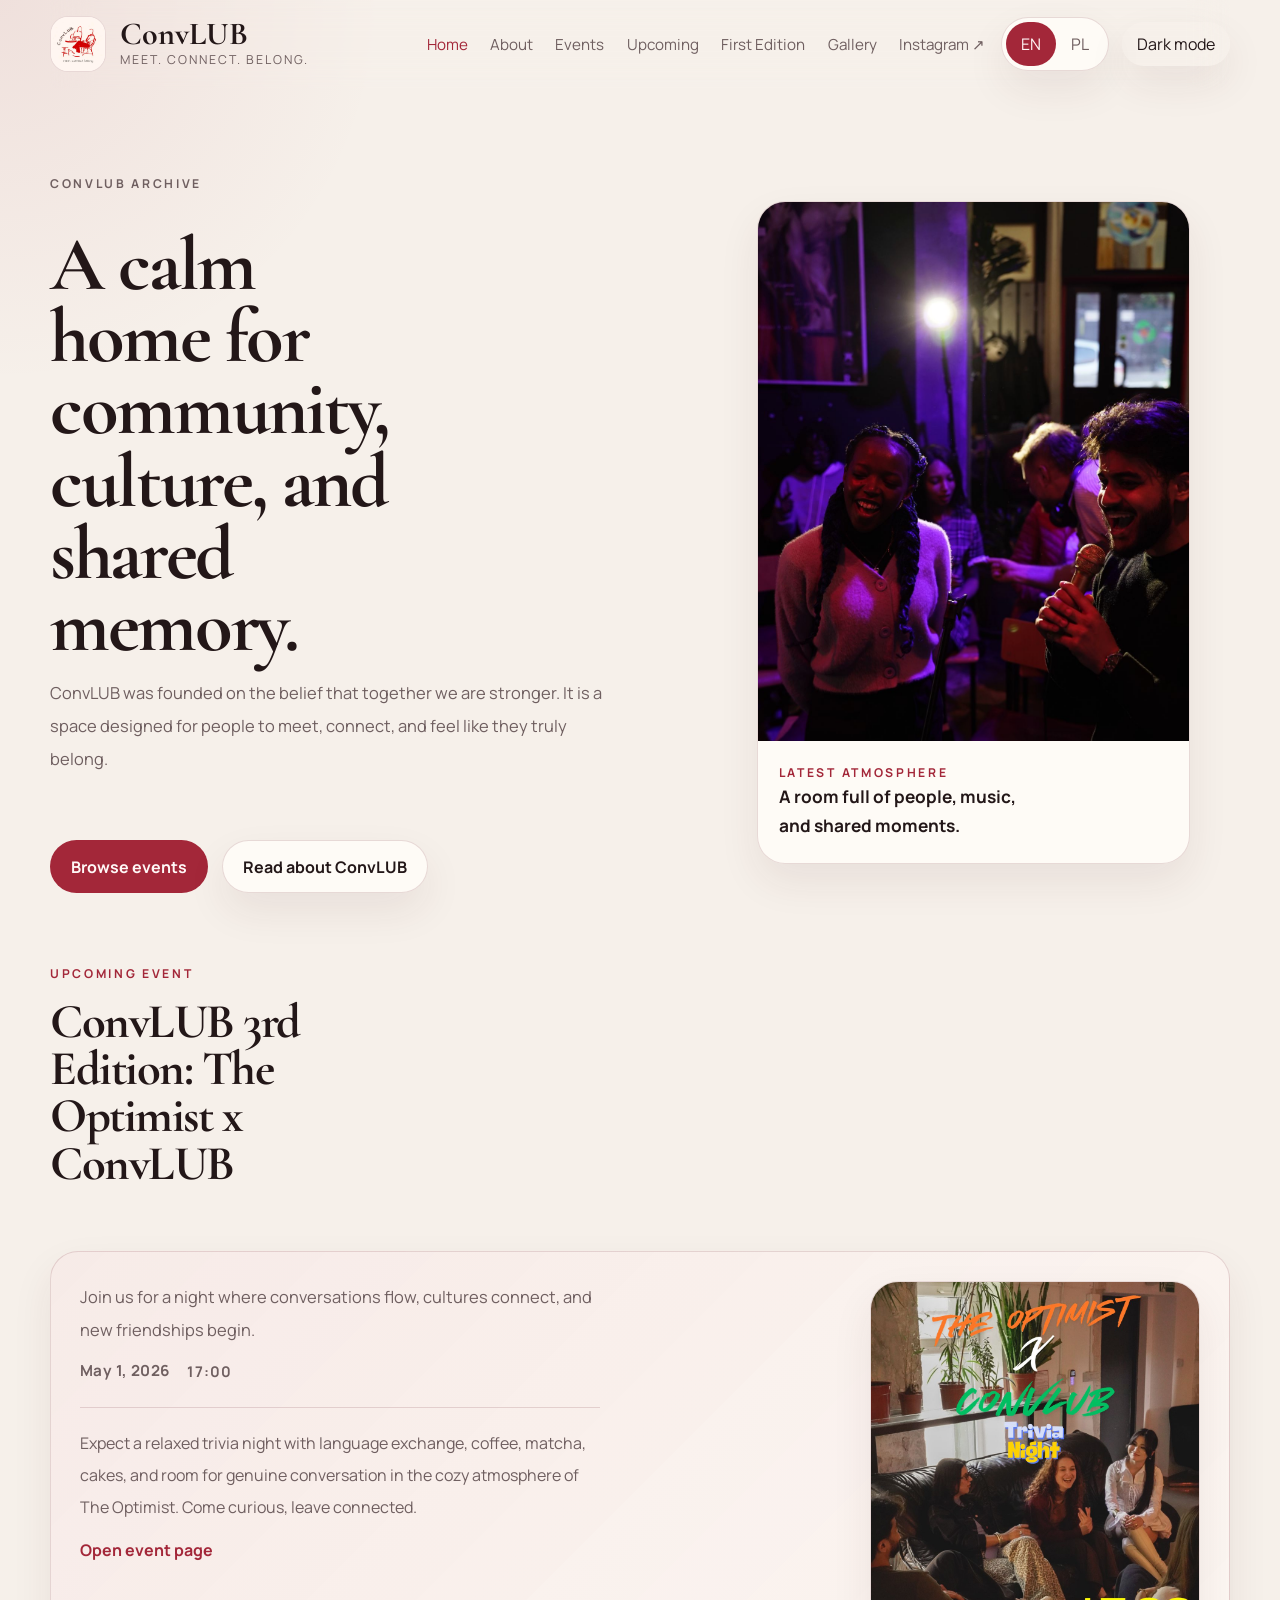
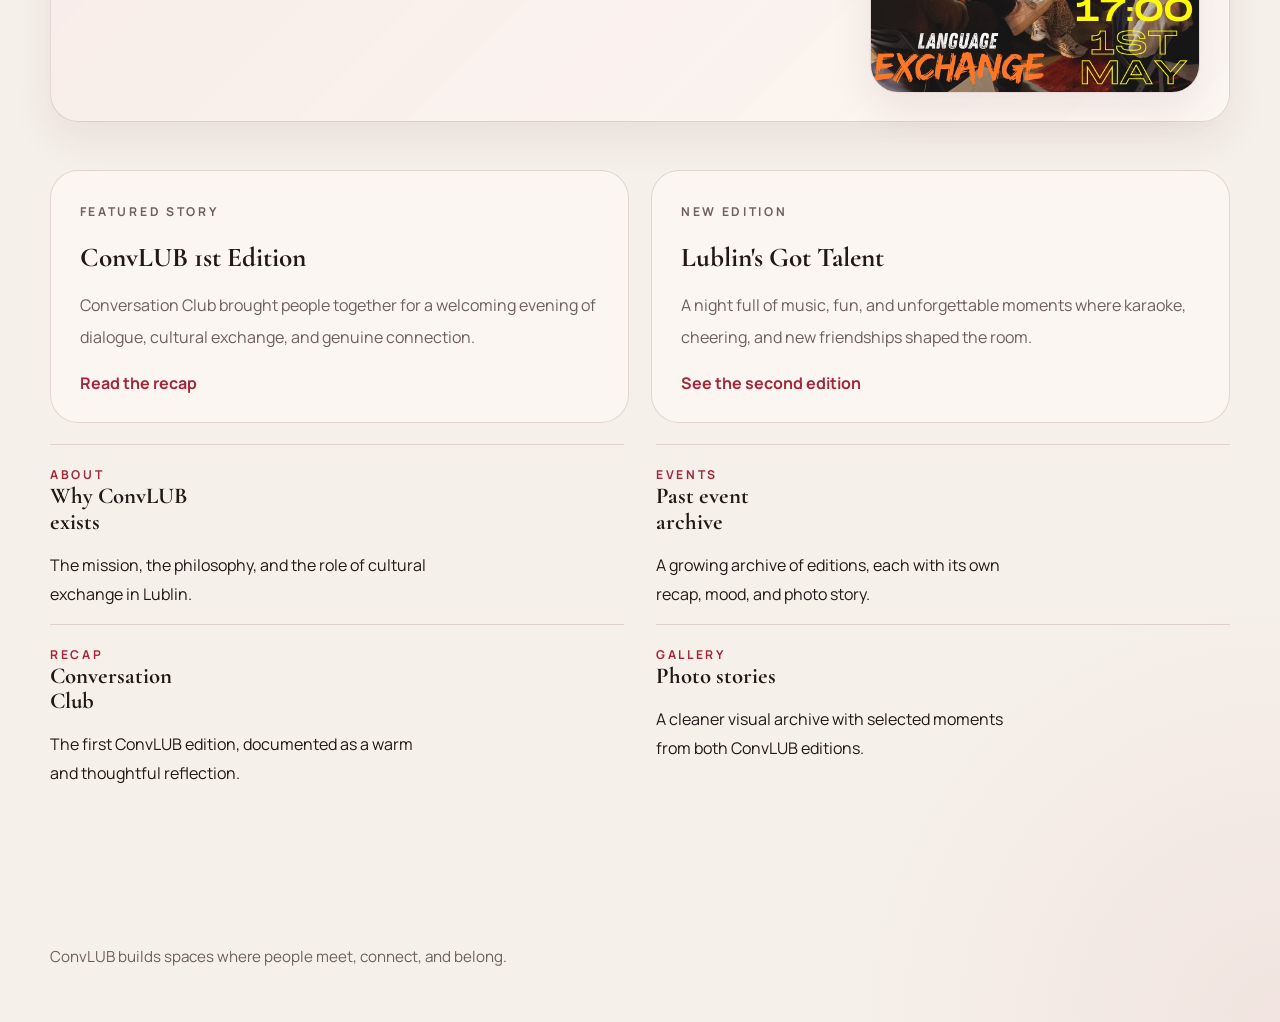
==== commit 1546e174: "Add files via upload" ====
--- a/index.html
+++ b/index.html
@@ -84,14 +84,23 @@
         </div>
 
         <article class="feature-card upcoming-card">
-          <p class="lead" data-i18n="upcoming.body">
-            Join us for a night where conversations flow, cultures connect, and new friendships begin.
-          </p>
-          <p class="upcoming-date" data-i18n="upcoming.date">May 8, 2026</p>
-          <p class="upcoming-note" data-i18n="upcoming.note">
-            Expect a fun mix of language exchange and trivia in the cozy atmosphere of The Optimist, with coffee, matcha, cakes, and space for genuine connection. Come curious, leave connected.
-          </p>
-          <a class="text-link" href="upcoming.html" data-i18n="upcoming.link">Open event page</a>
+          <div class="upcoming-copy">
+            <p class="lead" data-i18n="upcoming.body">
+              Join us for a night where conversations flow, cultures connect, and new friendships begin.
+            </p>
+            <div class="upcoming-meta">
+              <p class="upcoming-date" data-i18n="upcoming.date">May 1, 2026</p>
+              <p class="upcoming-time" data-i18n="upcoming.time">17:00</p>
+            </div>
+            <p class="upcoming-note" data-i18n="upcoming.note">
+              Expect a fun mix of language exchange and trivia in the cozy atmosphere of The Optimist, with coffee, matcha, cakes, and space for genuine connection. Come curious, leave connected.
+            </p>
+            <a class="text-link" href="upcoming.html" data-i18n="upcoming.link">Open event page</a>
+          </div>
+
+          <div class="upcoming-media feature-photo">
+              <img src="images/upcoming/optimist-trivia-night.jpeg" alt="The Optimist x ConvLUB trivia night poster">
+          </div>
         </article>
       </section>
 
--- a/styles.css
+++ b/styles.css
@@ -397,8 +397,8 @@
 
 .upcoming-card {
   display: grid;
-  grid-template-columns: minmax(0, 1.05fr) minmax(320px, 0.95fr);
-  gap: 1.4rem;
+  grid-template-columns: minmax(0, 1fr) minmax(260px, 330px);
+  gap: 1.5rem;
   align-items: start;
   background:
     linear-gradient(135deg, rgba(163, 39, 57, 0.08), rgba(163, 39, 57, 0.02)),
@@ -409,82 +409,22 @@
   min-width: 0;
 }
 
+.upcoming-meta {
+  display: flex;
+  flex-wrap: wrap;
+  align-items: center;
+  gap: 0.7rem 1.1rem;
+  margin-top: 0.15rem;
+}
+
 .upcoming-media {
-  align-self: stretch;
-}
-
-.video-feature {
   overflow: hidden;
-  border-radius: calc(var(--radius-lg) - 0.15rem);
-  border: 1px solid var(--border);
-  background: var(--surface);
-  box-shadow: none;
-}
-
-.video-stage {
-  position: relative;
-  background: #120c10;
-}
-
-.video-feature .event-video {
-  display: block;
+}
+
+.upcoming-media img {
   width: 100%;
-  aspect-ratio: 4 / 4.7;
+  aspect-ratio: 4 / 5;
   object-fit: cover;
-  background: #120c10;
-}
-
-.video-meta {
-  padding: 1.15rem 1.25rem 1.2rem;
-}
-
-.video-meta strong {
-  display: block;
-  font-size: 1.08rem;
-  line-height: 1.65;
-  max-width: 22ch;
-}
-
-.video-play-button {
-  position: absolute;
-  inset: 50% auto auto 50%;
-  transform: translate(-50%, -50%);
-  width: 5.25rem;
-  height: 5.25rem;
-  border: 1px solid rgba(255, 255, 255, 0.22);
-  border-radius: 999px;
-  background: rgba(18, 12, 16, 0.48);
-  backdrop-filter: blur(14px);
-  box-shadow: 0 18px 45px rgba(15, 9, 12, 0.28);
-  display: inline-flex;
-  align-items: center;
-  justify-content: center;
-  cursor: pointer;
-  transition: opacity 180ms ease, transform 180ms ease, background 180ms ease;
-}
-
-.video-play-button:hover {
-  background: rgba(18, 12, 16, 0.62);
-  transform: translate(-50%, -50%) scale(1.03);
-}
-
-.video-play-button:focus-visible {
-  outline: 2px solid var(--accent);
-  outline-offset: 4px;
-}
-
-.video-play-icon {
-  width: 0;
-  height: 0;
-  margin-left: 0.22rem;
-  border-top: 0.88rem solid transparent;
-  border-bottom: 0.88rem solid transparent;
-  border-left: 1.4rem solid #fff6f4;
-}
-
-.video-feature.is-playing .video-play-button {
-  opacity: 0;
-  pointer-events: none;
 }
 
 .upcoming-note {
@@ -494,11 +434,85 @@
 }
 
 .upcoming-date {
-  margin: 0.25rem 0 0;
+  margin: 0;
   font-size: 0.95rem;
   font-weight: 700;
   color: var(--accent);
   letter-spacing: 0.03em;
+}
+
+.upcoming-time {
+  margin: 0;
+  font-size: 0.92rem;
+  font-weight: 700;
+  color: var(--muted);
+  letter-spacing: 0.08em;
+  text-transform: uppercase;
+}
+
+.section-grid-home .feature-card {
+  background: rgba(255, 252, 248, 0.5);
+  box-shadow: none;
+}
+
+.section-grid-home {
+  gap: 1rem 1.4rem;
+}
+
+.overview {
+  padding-top: 0.8rem;
+}
+
+.overview .card-grid {
+  gap: 0.8rem 2rem;
+}
+
+.overview .panel-card {
+  padding: 1.05rem 0 0.15rem;
+  border-width: 1px 0 0;
+  border-radius: 0;
+  background: transparent;
+  box-shadow: none;
+}
+
+.overview .panel-card h3 {
+  margin-bottom: 0.45rem;
+  font-size: 1.42rem;
+  max-width: 14ch;
+}
+
+.overview .panel-card p {
+  line-height: 1.8;
+  max-width: 38ch;
+}
+
+body[data-page="upcoming"] .page-hero {
+  max-width: 46rem;
+}
+
+body[data-page="upcoming"] .upcoming-section {
+  max-width: 58rem;
+}
+
+body[data-page="upcoming"] .upcoming-card {
+  grid-template-columns: minmax(0, 1fr) minmax(320px, 390px);
+  box-shadow: none;
+  background: transparent;
+  border-width: 1px 0 0;
+  border-radius: 0;
+  padding: 1.25rem 0 0.1rem;
+}
+
+body[data-page="upcoming"] .upcoming-card h2 {
+  max-width: 17ch;
+}
+
+body[data-page="upcoming"] .upcoming-note {
+  max-width: 46ch;
+}
+
+body[data-page="upcoming"] .upcoming-media {
+  border-radius: var(--radius-md);
 }
 
 .card-grid {
@@ -865,26 +879,13 @@
   }
 
   body[data-page="upcoming"] .upcoming-card {
+    grid-template-columns: 1fr;
     gap: 1rem;
-    padding: 1.2rem;
+    padding: 1rem 0 0.1rem;
   }
 
   body[data-page="upcoming"] .upcoming-media {
-    order: -1;
-  }
-
-  body[data-page="upcoming"] .video-feature .event-video {
-    aspect-ratio: 4 / 3.8;
-  }
-
-  body[data-page="upcoming"] .video-meta {
-    padding: 1rem 1rem 1.05rem;
-  }
-
-  body[data-page="upcoming"] .video-meta strong {
-    font-size: 0.98rem;
-    line-height: 1.55;
-    max-width: 18ch;
+    max-width: 32rem;
   }
 
   .hero-copy h1 {
@@ -955,33 +956,13 @@
     padding: 1.45rem;
   }
 
-  .video-play-button {
-    width: 4.5rem;
-    height: 4.5rem;
-  }
-
-  body[data-page="upcoming"] .upcoming-card {
-    padding: 1rem;
-    gap: 0.9rem;
-  }
-
   body[data-page="upcoming"] .upcoming-note {
     margin-top: 1rem;
     padding-top: 1rem;
   }
 
-  body[data-page="upcoming"] .video-feature .event-video {
-    aspect-ratio: 4 / 3.4;
-  }
-
-  body[data-page="upcoming"] .video-play-button {
-    width: 4rem;
-    height: 4rem;
-  }
-
-  body[data-page="upcoming"] .video-play-icon {
-    border-top-width: 0.76rem;
-    border-bottom-width: 0.76rem;
-    border-left-width: 1.22rem;
-  }
-}
+  body[data-page="upcoming"] .upcoming-media,
+  .upcoming-media {
+    max-width: 100%;
+  }
+}
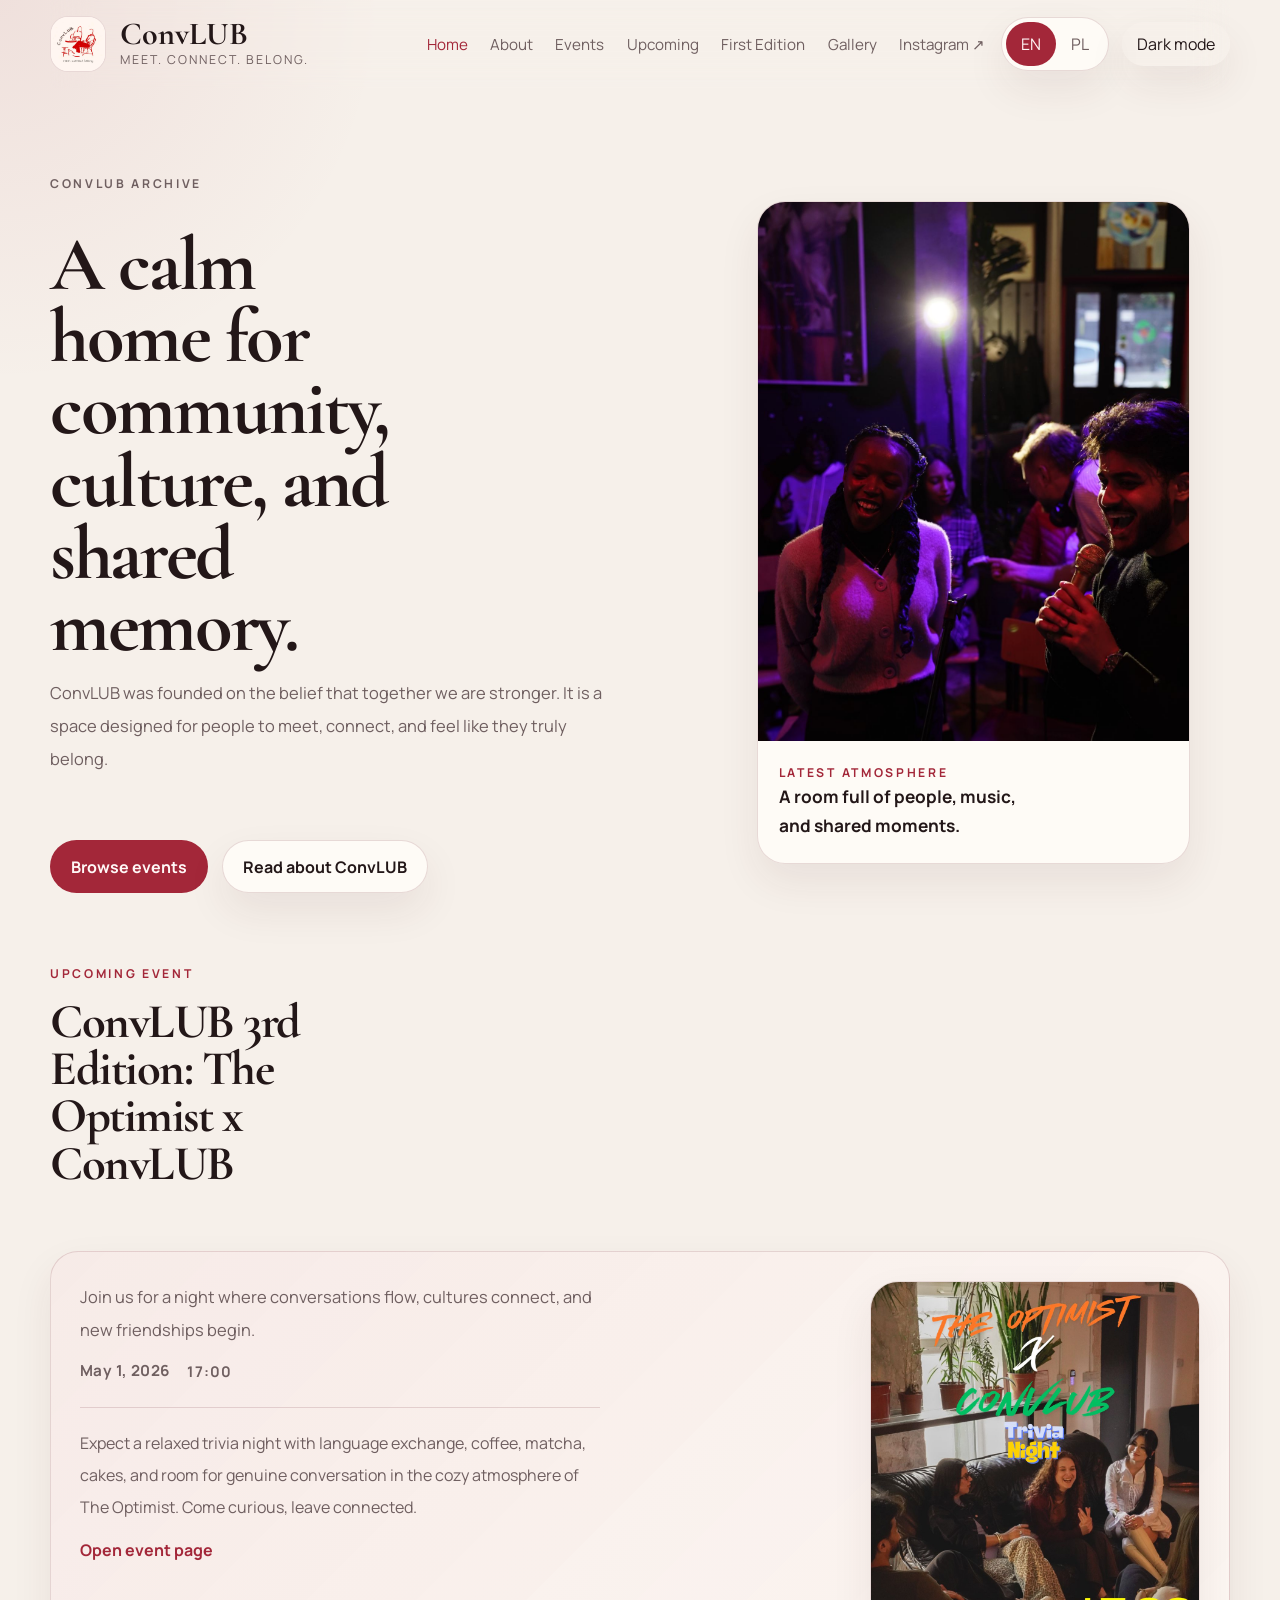
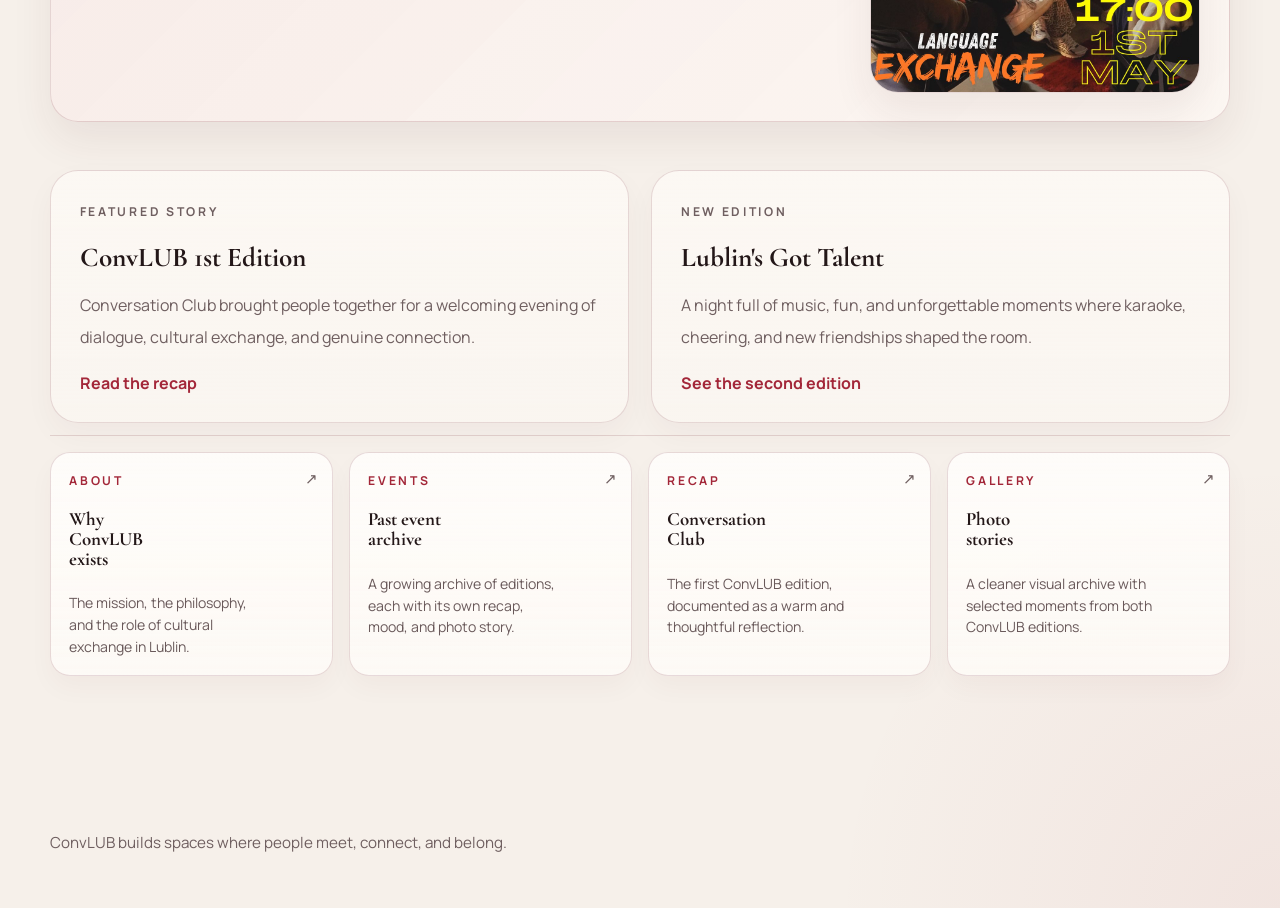
==== commit cec4c41e: "Add files via upload" ====
--- a/index.html
+++ b/index.html
@@ -5,6 +5,8 @@
   <meta name="viewport" content="width=device-width, initial-scale=1.0">
   <title>ConvLUB | Meet. Connect. Belong.</title>
   <meta name="description" content="ConvLUB is a cultural community in Lublin creating events that help people meet, connect, and belong.">
+  <link rel="icon" type="image/jpeg" href="images/convlub-logo.jpeg">
+  <link rel="apple-touch-icon" href="images/convlub-logo.jpeg">
   <link rel="preconnect" href="https://fonts.googleapis.com">
   <link rel="preconnect" href="https://fonts.gstatic.com" crossorigin>
   <link href="https://fonts.googleapis.com/css2?family=Cormorant+Garamond:wght@500;600;700&family=Manrope:wght@400;500;600;700&display=swap" rel="stylesheet">
--- a/styles.css
+++ b/styles.css
@@ -46,6 +46,13 @@
   color: var(--text);
 }
 
+body.dark {
+  background:
+    radial-gradient(circle at top left, rgba(240, 108, 119, 0.045), transparent 22rem),
+    radial-gradient(circle at bottom right, rgba(240, 108, 119, 0.035), transparent 24rem),
+    var(--bg);
+}
+
 img {
   max-width: 100%;
   display: block;
@@ -451,39 +458,109 @@
 }
 
 .section-grid-home .feature-card {
-  background: rgba(255, 252, 248, 0.5);
-  box-shadow: none;
+  background: linear-gradient(180deg, rgba(255, 252, 248, 0.68), rgba(255, 252, 248, 0.44));
+  box-shadow: 0 12px 30px rgba(79, 33, 41, 0.04);
+}
+
+body.dark .section-grid-home .feature-card {
+  background: linear-gradient(180deg, rgba(43, 30, 35, 0.96), rgba(34, 23, 28, 0.94));
+  border-color: rgba(243, 220, 214, 0.1);
+  box-shadow: 0 14px 28px rgba(0, 0, 0, 0.14);
 }
 
 .section-grid-home {
-  gap: 1rem 1.4rem;
+  gap: 1.15rem 1.4rem;
 }
 
 .overview {
-  padding-top: 0.8rem;
+  margin-top: 0.7rem;
+  padding-top: 1.05rem;
+  border-top: 1px solid var(--border);
 }
 
 .overview .card-grid {
-  gap: 0.8rem 2rem;
+  grid-template-columns: repeat(4, minmax(0, 1fr));
+  gap: 1rem;
+  align-items: stretch;
 }
 
 .overview .panel-card {
-  padding: 1.05rem 0 0.15rem;
-  border-width: 1px 0 0;
-  border-radius: 0;
-  background: transparent;
-  box-shadow: none;
+  position: relative;
+  display: grid;
+  align-content: start;
+  gap: 0.35rem;
+  min-height: 100%;
+  padding: 1.15rem 1.15rem 1.08rem;
+  border-width: 1px;
+  border-radius: 20px;
+  background: linear-gradient(180deg, rgba(255, 255, 255, 0.5), rgba(255, 252, 248, 0.28)), rgba(255, 252, 248, 0.7);
+  box-shadow: 0 12px 26px rgba(79, 33, 41, 0.035);
+  transition: transform 0.2s ease, color 0.2s ease, border-color 0.2s ease, background 0.2s ease;
+}
+
+body.dark .overview .panel-card {
+  background: linear-gradient(180deg, rgba(41, 29, 33, 0.95), rgba(31, 21, 25, 0.94));
+  border-color: rgba(243, 220, 214, 0.09);
+  box-shadow: 0 12px 26px rgba(0, 0, 0, 0.12);
+}
+
+.overview .panel-card::after {
+  content: "↗";
+  position: absolute;
+  right: 0.9rem;
+  top: 0.9rem;
+  font-size: 0.92rem;
+  color: var(--muted);
+  transition: transform 0.2s ease, color 0.2s ease;
+}
+
+.overview .panel-card:hover,
+.overview .panel-card:focus-visible {
+  transform: translateY(-3px);
+  border-color: rgba(163, 39, 57, 0.24);
+  background: linear-gradient(180deg, rgba(255, 255, 255, 0.64), rgba(255, 252, 248, 0.42)), rgba(255, 252, 248, 0.84);
+}
+
+body.dark .overview .panel-card:hover,
+body.dark .overview .panel-card:focus-visible {
+  border-color: rgba(240, 108, 119, 0.24);
+  background: linear-gradient(180deg, rgba(53, 37, 42, 0.98), rgba(37, 25, 30, 0.96));
+}
+
+.overview .panel-card:hover::after,
+.overview .panel-card:focus-visible::after {
+  color: var(--accent);
+  transform: translate(3px, -3px);
 }
 
 .overview .panel-card h3 {
-  margin-bottom: 0.45rem;
-  font-size: 1.42rem;
-  max-width: 14ch;
+  margin-bottom: 0.2rem;
+  font-size: 1.18rem;
+  line-height: 1.04;
+  max-width: 9ch;
 }
 
 .overview .panel-card p {
-  line-height: 1.8;
-  max-width: 38ch;
+  margin-bottom: 0;
+  line-height: 1.56;
+  max-width: 22ch;
+  font-size: 0.88rem;
+  color: color-mix(in srgb, var(--muted) 92%, var(--text) 8%);
+}
+
+body.dark .overview .panel-card h3,
+body.dark .section-grid-home .feature-card h2 {
+  color: #f7f0ec;
+}
+
+body.dark .overview .panel-card p,
+body.dark .section-grid-home .feature-card p {
+  color: rgba(240, 229, 224, 0.84);
+}
+
+body.dark .overview .panel-card::after,
+body.dark .section-grid-home .eyebrow {
+  color: rgba(240, 229, 224, 0.62);
 }
 
 body[data-page="upcoming"] .page-hero {
@@ -755,6 +832,11 @@
   .event-hero h1,
   .section-heading h2 {
     max-width: none;
+  }
+
+  .overview .card-grid {
+    grid-template-columns: repeat(2, minmax(0, 1fr));
+    gap: 0.95rem;
   }
 
   .photo-band img,
@@ -893,6 +975,29 @@
     line-height: 0.98;
   }
 
+  .overview .card-grid {
+    grid-template-columns: repeat(2, minmax(0, 1fr));
+    gap: 0.8rem;
+  }
+
+  .overview .panel-card {
+    padding: 0.95rem 0.95rem 0.9rem;
+  }
+
+  .overview .panel-card h3 {
+    font-size: 1.08rem;
+    max-width: 9ch;
+  }
+
+  .overview .panel-card p {
+    font-size: 0.85rem;
+    line-height: 1.5;
+    display: -webkit-box;
+    -webkit-line-clamp: 2;
+    -webkit-box-orient: vertical;
+    overflow: hidden;
+  }
+
   .gallery-grid {
     grid-template-columns: 1fr;
   }
@@ -949,13 +1054,35 @@
   }
 
   .feature-card,
-  .panel-card,
   .text-panel,
   .closing-panel,
   .event-card-copy {
     padding: 1.45rem;
   }
 
+  .overview {
+    padding-top: 1.05rem;
+  }
+
+  .overview .panel-card {
+    padding: 0.88rem 0.88rem 0.84rem;
+  }
+
+  .overview .panel-card::after {
+    right: 0.72rem;
+    top: 0.78rem;
+  }
+
+  .overview .panel-card h3 {
+    font-size: 1rem;
+    max-width: 8.5ch;
+  }
+
+  .overview .panel-card p {
+    font-size: 0.82rem;
+    line-height: 1.48;
+  }
+
   body[data-page="upcoming"] .upcoming-note {
     margin-top: 1rem;
     padding-top: 1rem;
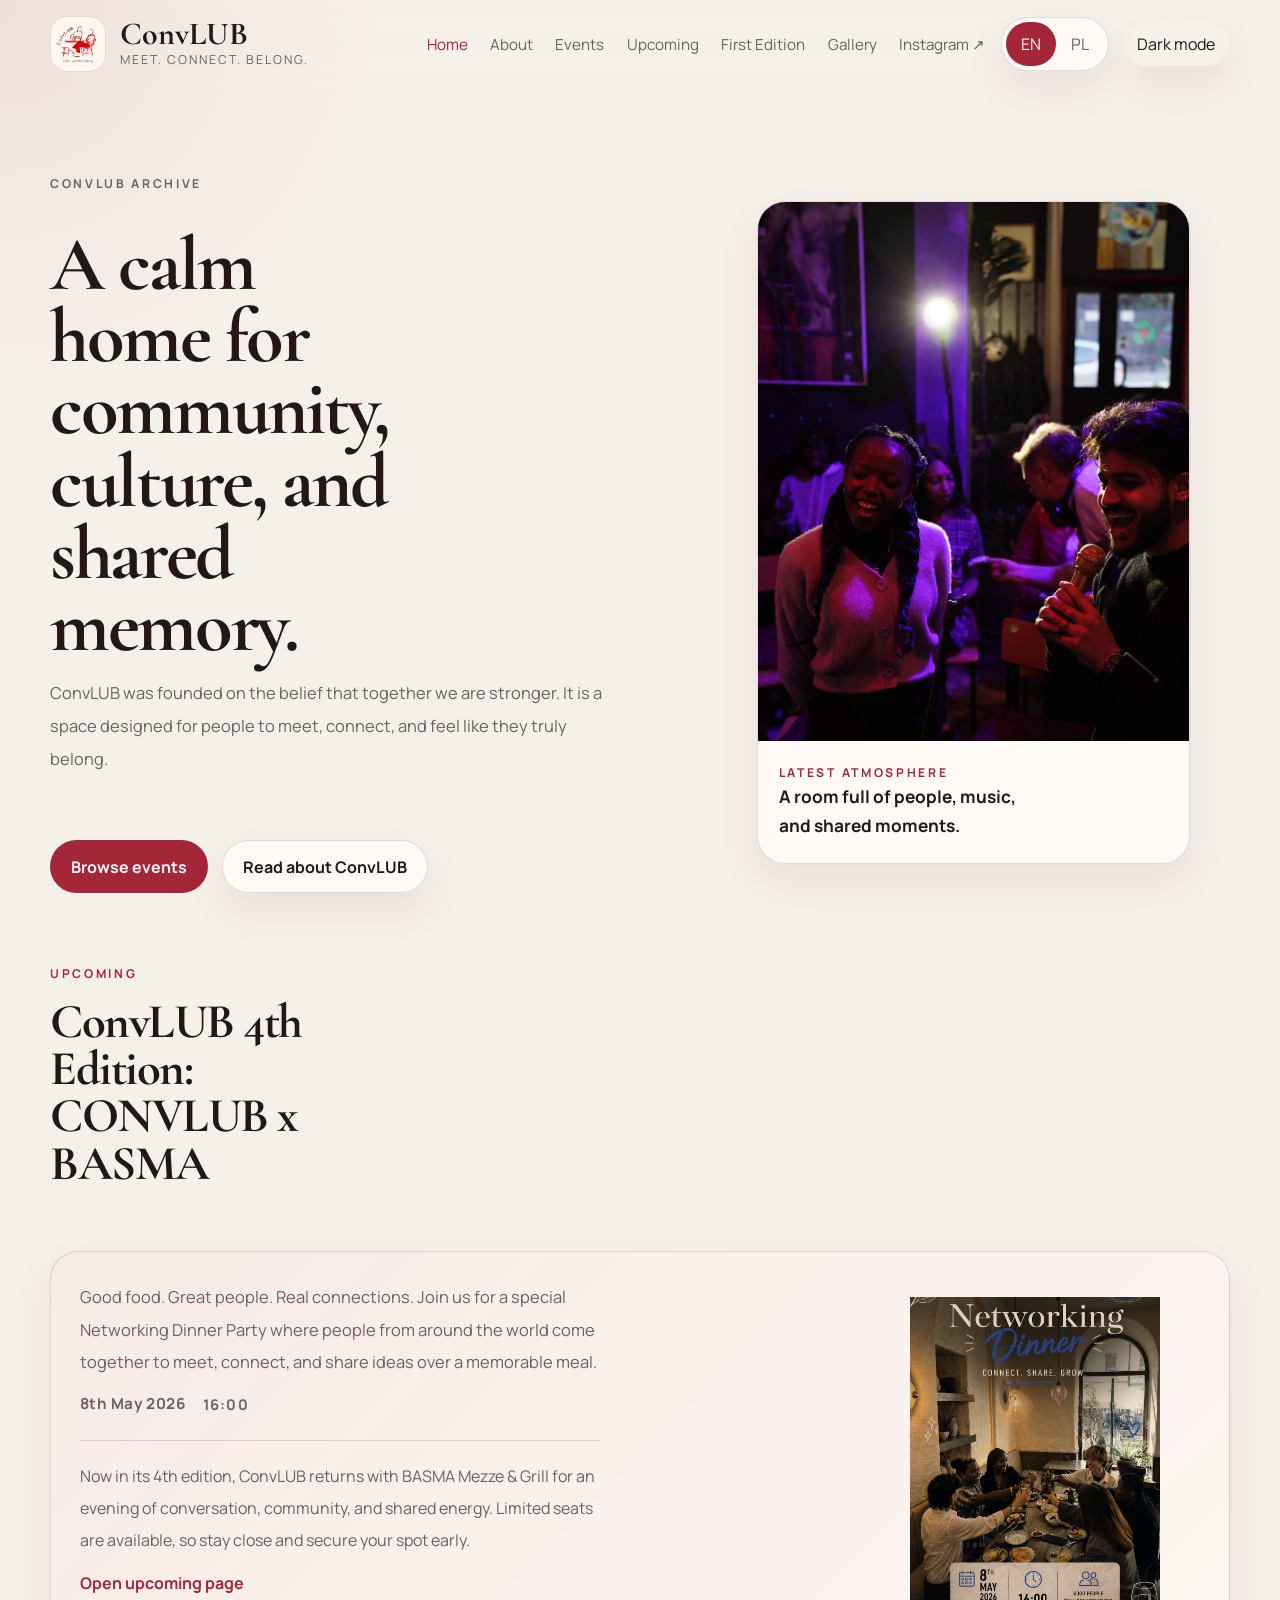
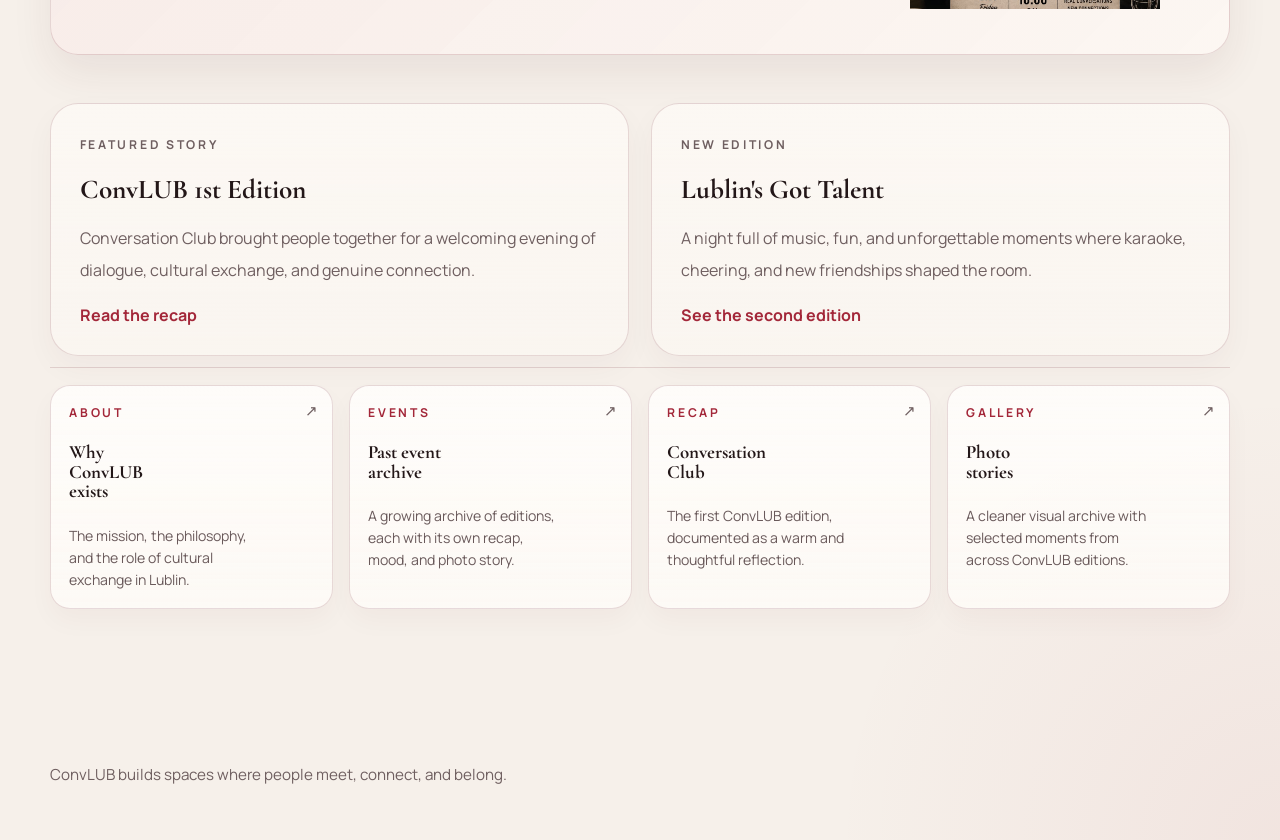
==== commit 57f62aee: "Add files via upload" ====
--- a/index.html
+++ b/index.html
@@ -81,28 +81,27 @@
 
       <section class="upcoming-section">
         <div class="section-heading">
-          <p class="eyebrow" data-i18n="upcoming.label">Upcoming Event</p>
-          <h2 data-i18n="upcoming.title">ConvLUB 3rd Edition: The Optimist x ConvLUB</h2>
+          <p class="eyebrow" data-i18n="upcoming.label">Upcoming</p>
+          <h2 data-i18n="upcoming.title">Stay tuned for the next ConvLUB edition.</h2>
         </div>
 
         <article class="feature-card upcoming-card">
           <div class="upcoming-copy">
             <p class="lead" data-i18n="upcoming.body">
-              Join us for a night where conversations flow, cultures connect, and new friendships begin.
+              Good food. Great people. Real connections. Join us for a special Networking Dinner Party where people from around the world come together to meet, connect, and share ideas over a memorable meal.
             </p>
             <div class="upcoming-meta">
-              <p class="upcoming-date" data-i18n="upcoming.date">May 1, 2026</p>
-              <p class="upcoming-time" data-i18n="upcoming.time">17:00</p>
+              <p class="upcoming-date" data-i18n="upcoming.date">8th May 2026</p>
+              <p class="upcoming-time" data-i18n="upcoming.time">16:00</p>
             </div>
             <p class="upcoming-note" data-i18n="upcoming.note">
-              Expect a fun mix of language exchange and trivia in the cozy atmosphere of The Optimist, with coffee, matcha, cakes, and space for genuine connection. Come curious, leave connected.
+              Now in its 4th edition, ConvLUB returns with BASMA Mezze & Grill for an evening of conversation, community, and shared energy. Limited seats are available, so stay close and secure your spot early.
             </p>
-            <a class="text-link" href="upcoming.html" data-i18n="upcoming.link">Open event page</a>
+            <a class="text-link" href="upcoming.html" data-i18n="upcoming.link">Open upcoming page</a>
           </div>
-
-          <div class="upcoming-media feature-photo">
-              <img src="images/upcoming/optimist-trivia-night.jpeg" alt="The Optimist x ConvLUB trivia night poster">
-          </div>
+          <figure class="upcoming-media">
+            <img src="images/upcoming/basma-networking-dinner.jpeg" alt="CONVLUB x BASMA Networking Dinner Party poster">
+          </figure>
         </article>
       </section>
 
--- a/styles.css
+++ b/styles.css
@@ -412,6 +412,10 @@
     var(--surface);
 }
 
+.upcoming-card--simple {
+  grid-template-columns: 1fr;
+}
+
 .upcoming-copy {
   min-width: 0;
 }
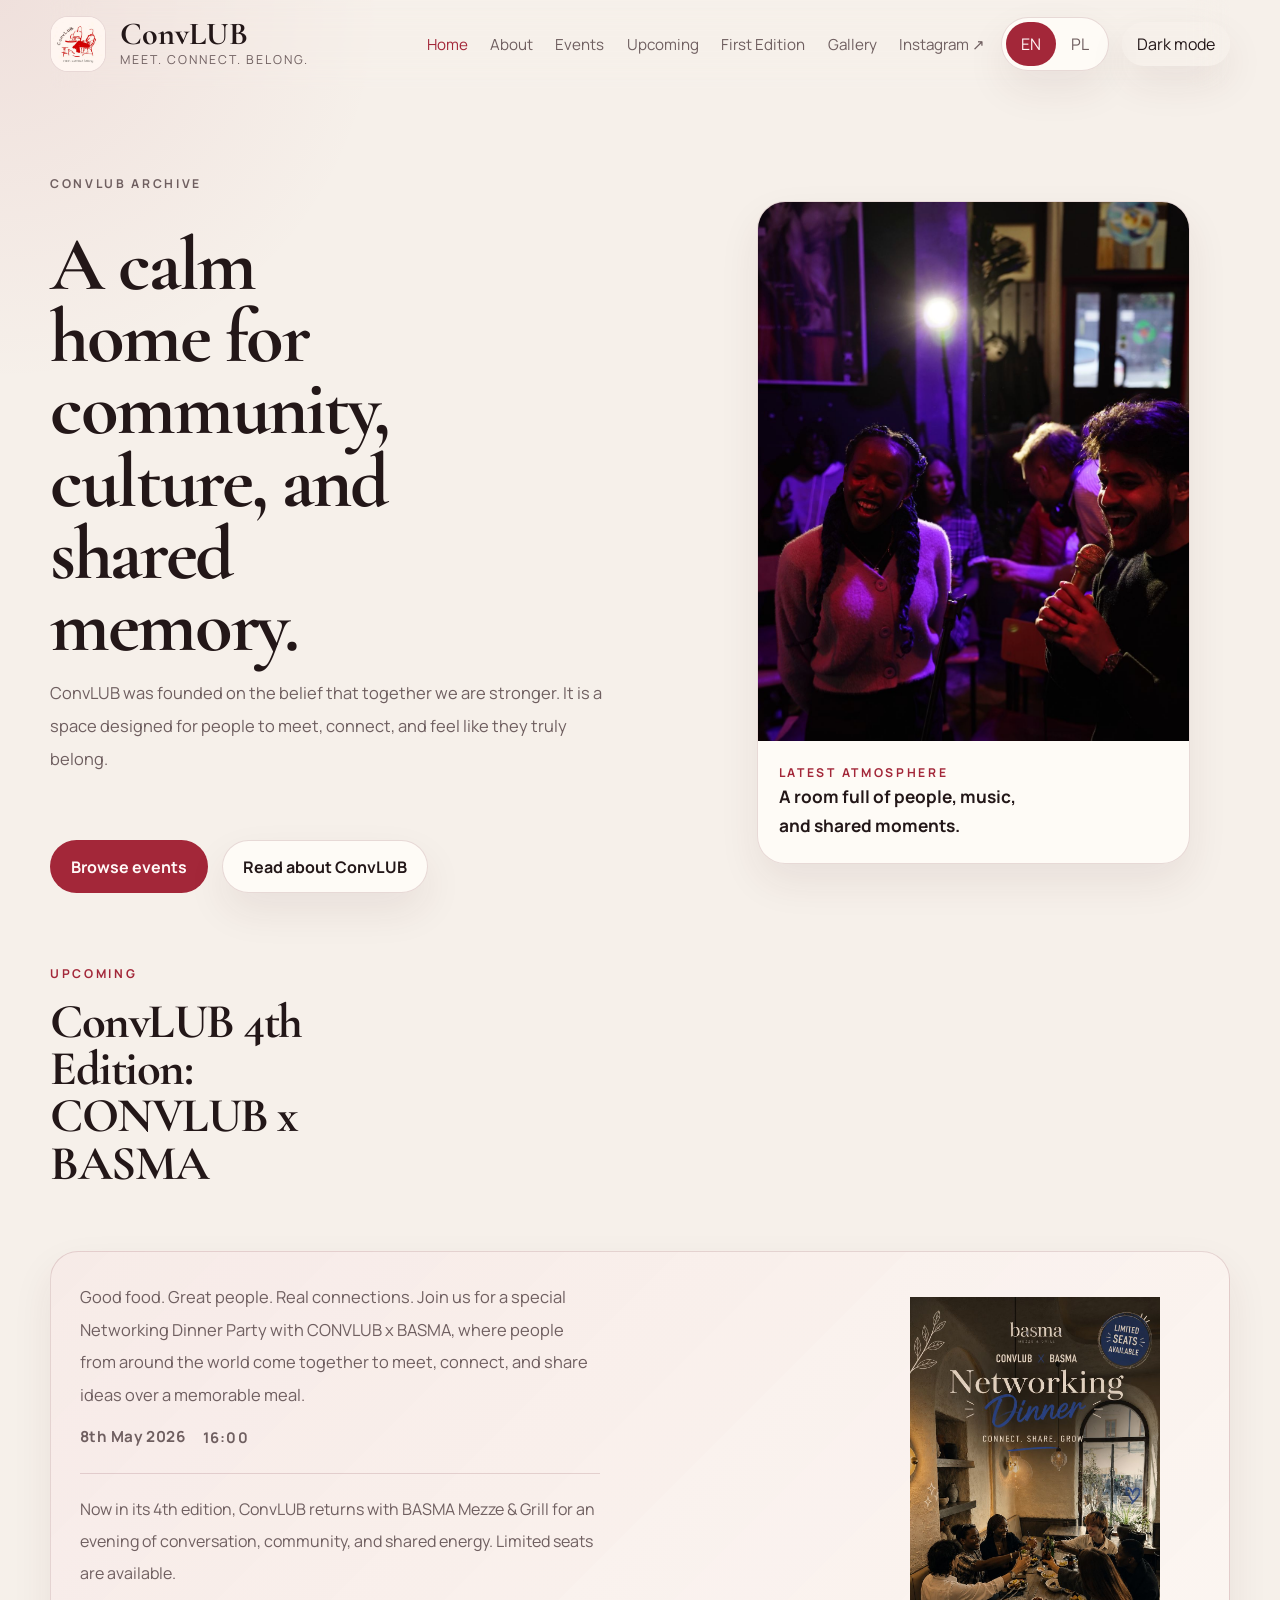
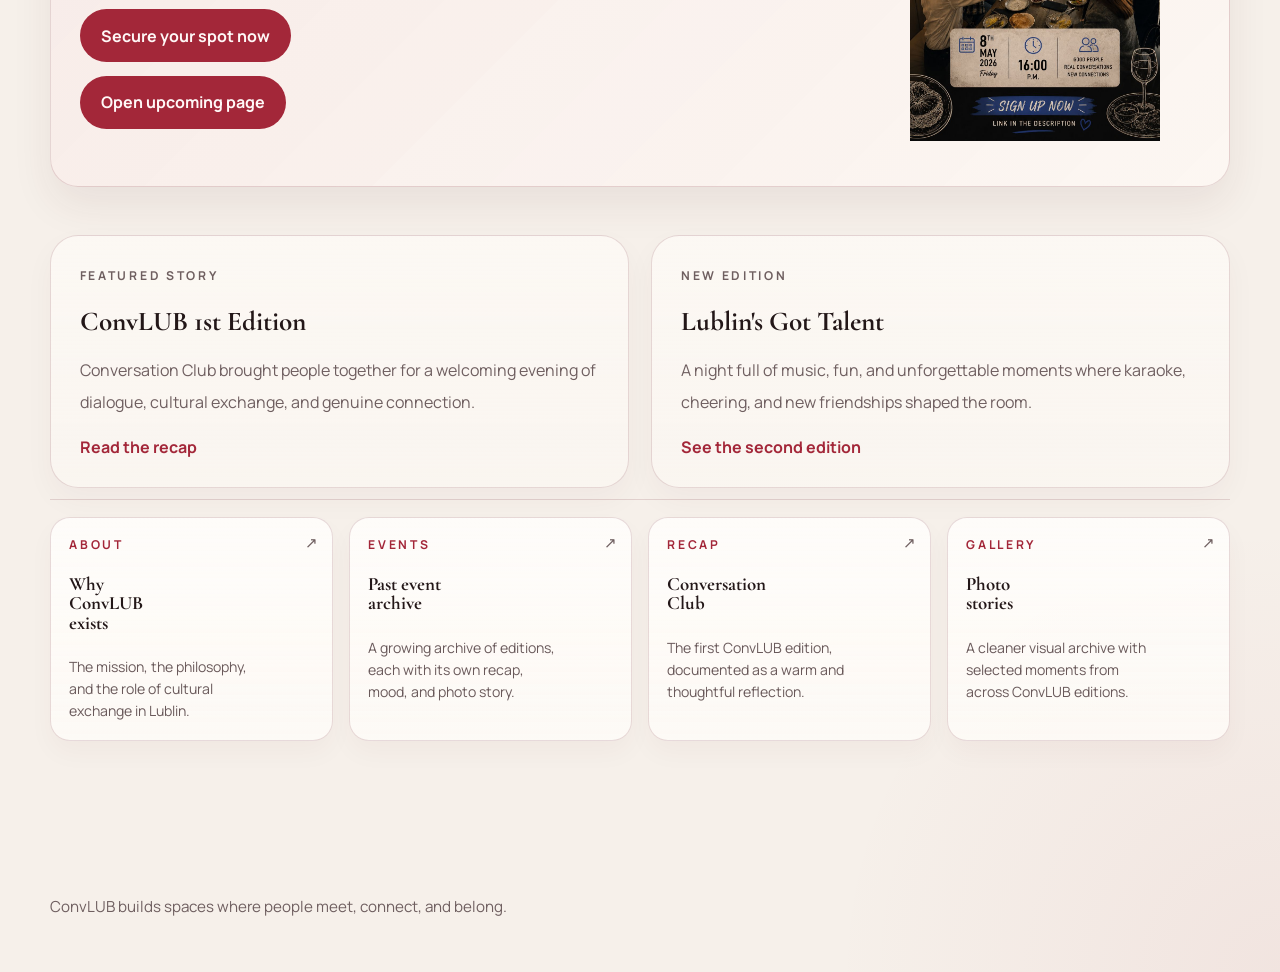
==== commit dfb6511c: "Add files via upload" ====
--- a/index.html
+++ b/index.html
@@ -97,10 +97,13 @@
             <p class="upcoming-note" data-i18n="upcoming.note">
               Now in its 4th edition, ConvLUB returns with BASMA Mezze & Grill for an evening of conversation, community, and shared energy. Limited seats are available, so stay close and secure your spot early.
             </p>
-            <a class="text-link" href="upcoming.html" data-i18n="upcoming.link">Open upcoming page</a>
+            <div class="upcoming-actions">
+              <a class="button button-primary" href="https://conv-lub.vercel.app" target="_blank" rel="noreferrer" data-i18n="upcoming.register">Secure your spot now</a>
+              <a class="button button-primary" href="upcoming.html" data-i18n="upcoming.link">Open upcoming page</a>
+            </div>
           </div>
           <figure class="upcoming-media">
-            <img src="images/upcoming/basma-networking-dinner.jpeg" alt="CONVLUB x BASMA Networking Dinner Party poster">
+            <img src="images/upcoming/basma-networking-dinner.jpeg" alt="CONVLUB x BASMA Networking Dinner Party poster" data-lightbox>
           </figure>
         </article>
       </section>
--- a/styles.css
+++ b/styles.css
@@ -430,18 +430,29 @@
 
 .upcoming-media {
   overflow: hidden;
+  align-self: start;
 }
 
 .upcoming-media img {
   width: 100%;
-  aspect-ratio: 4 / 5;
-  object-fit: cover;
+  height: auto;
+  aspect-ratio: auto;
+  object-fit: contain;
+  cursor: zoom-in;
 }
 
 .upcoming-note {
   margin-top: 1.3rem;
   padding-top: 1.2rem;
   border-top: 1px solid var(--border);
+}
+
+.upcoming-actions {
+  display: flex;
+  flex-direction: column;
+  align-items: flex-start;
+  gap: 0.85rem;
+  margin-top: 1.25rem;
 }
 
 .upcoming-date {
@@ -576,7 +587,7 @@
 }
 
 body[data-page="upcoming"] .upcoming-card {
-  grid-template-columns: minmax(0, 1fr) minmax(320px, 390px);
+  grid-template-columns: minmax(0, 1fr) minmax(360px, 430px);
   box-shadow: none;
   background: transparent;
   border-width: 1px 0 0;
@@ -594,6 +605,7 @@
 
 body[data-page="upcoming"] .upcoming-media {
   border-radius: var(--radius-md);
+  max-width: 430px;
 }
 
 .card-grid {
